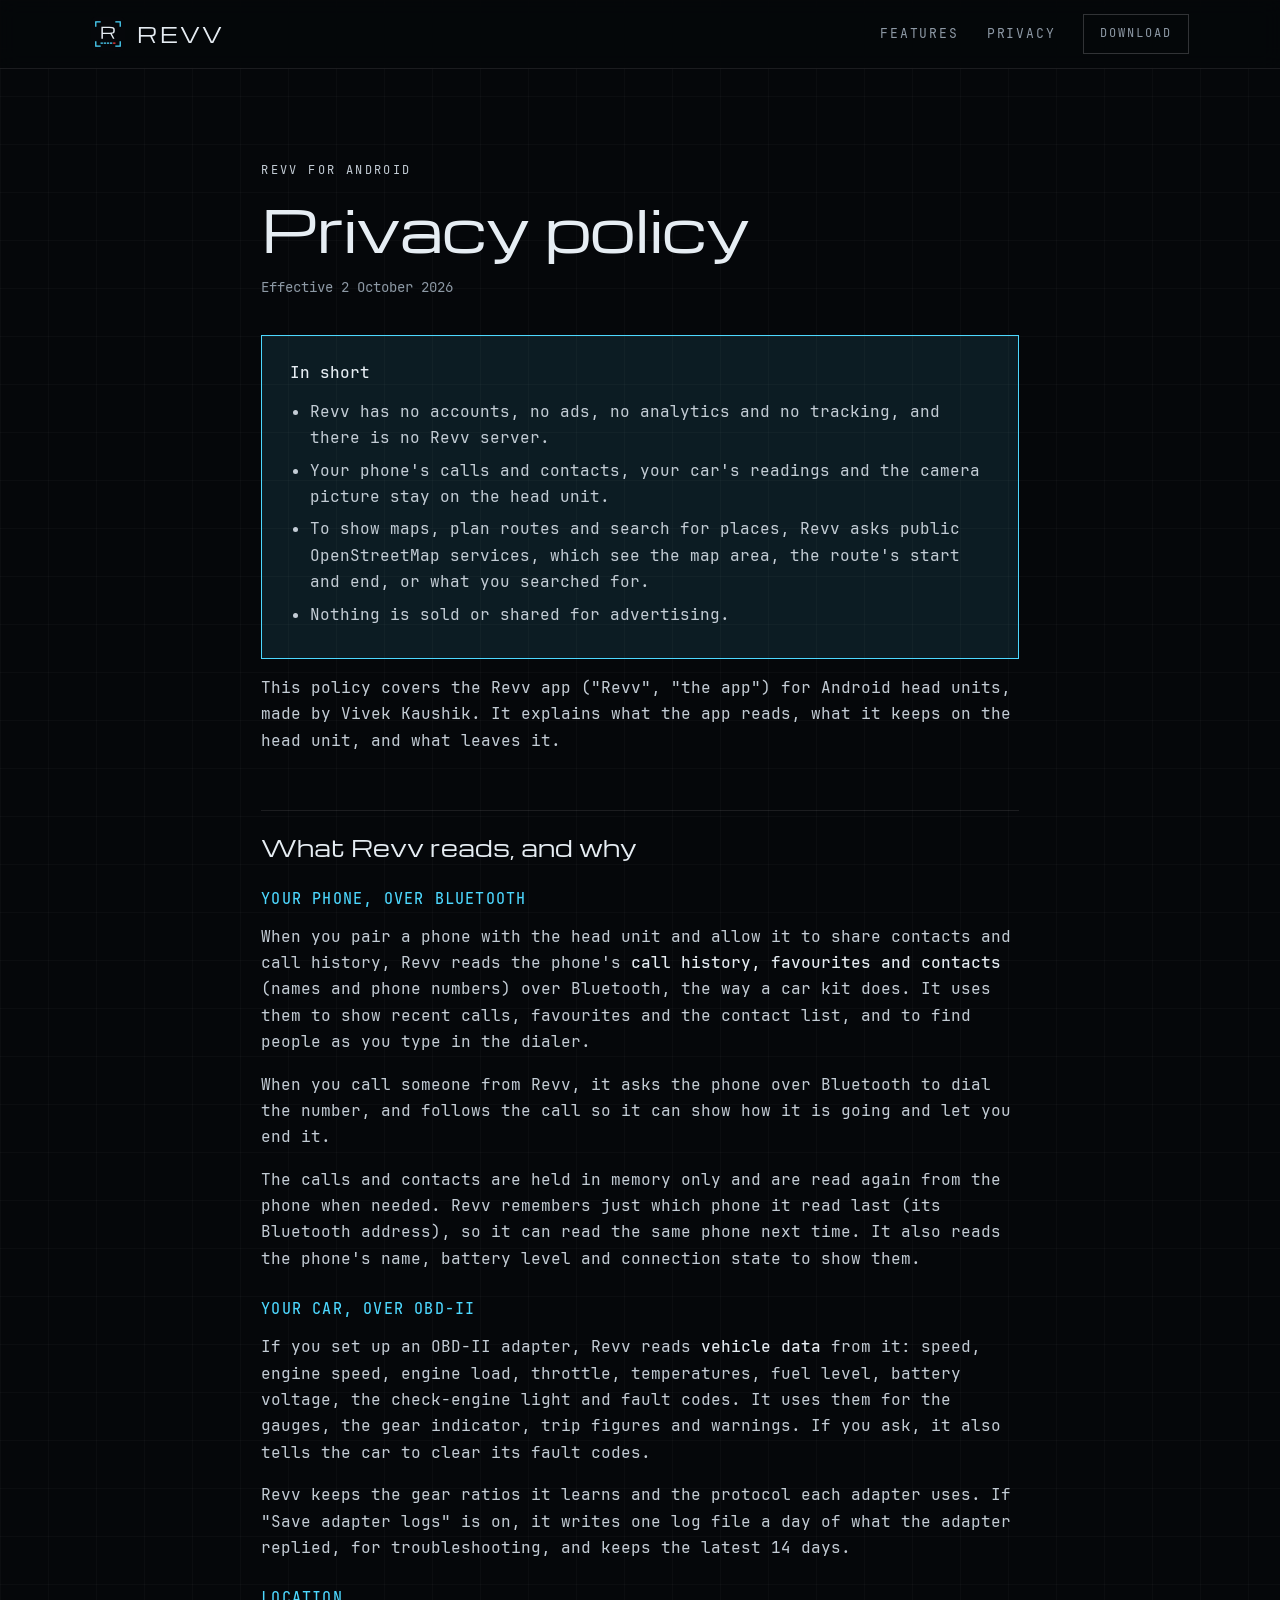
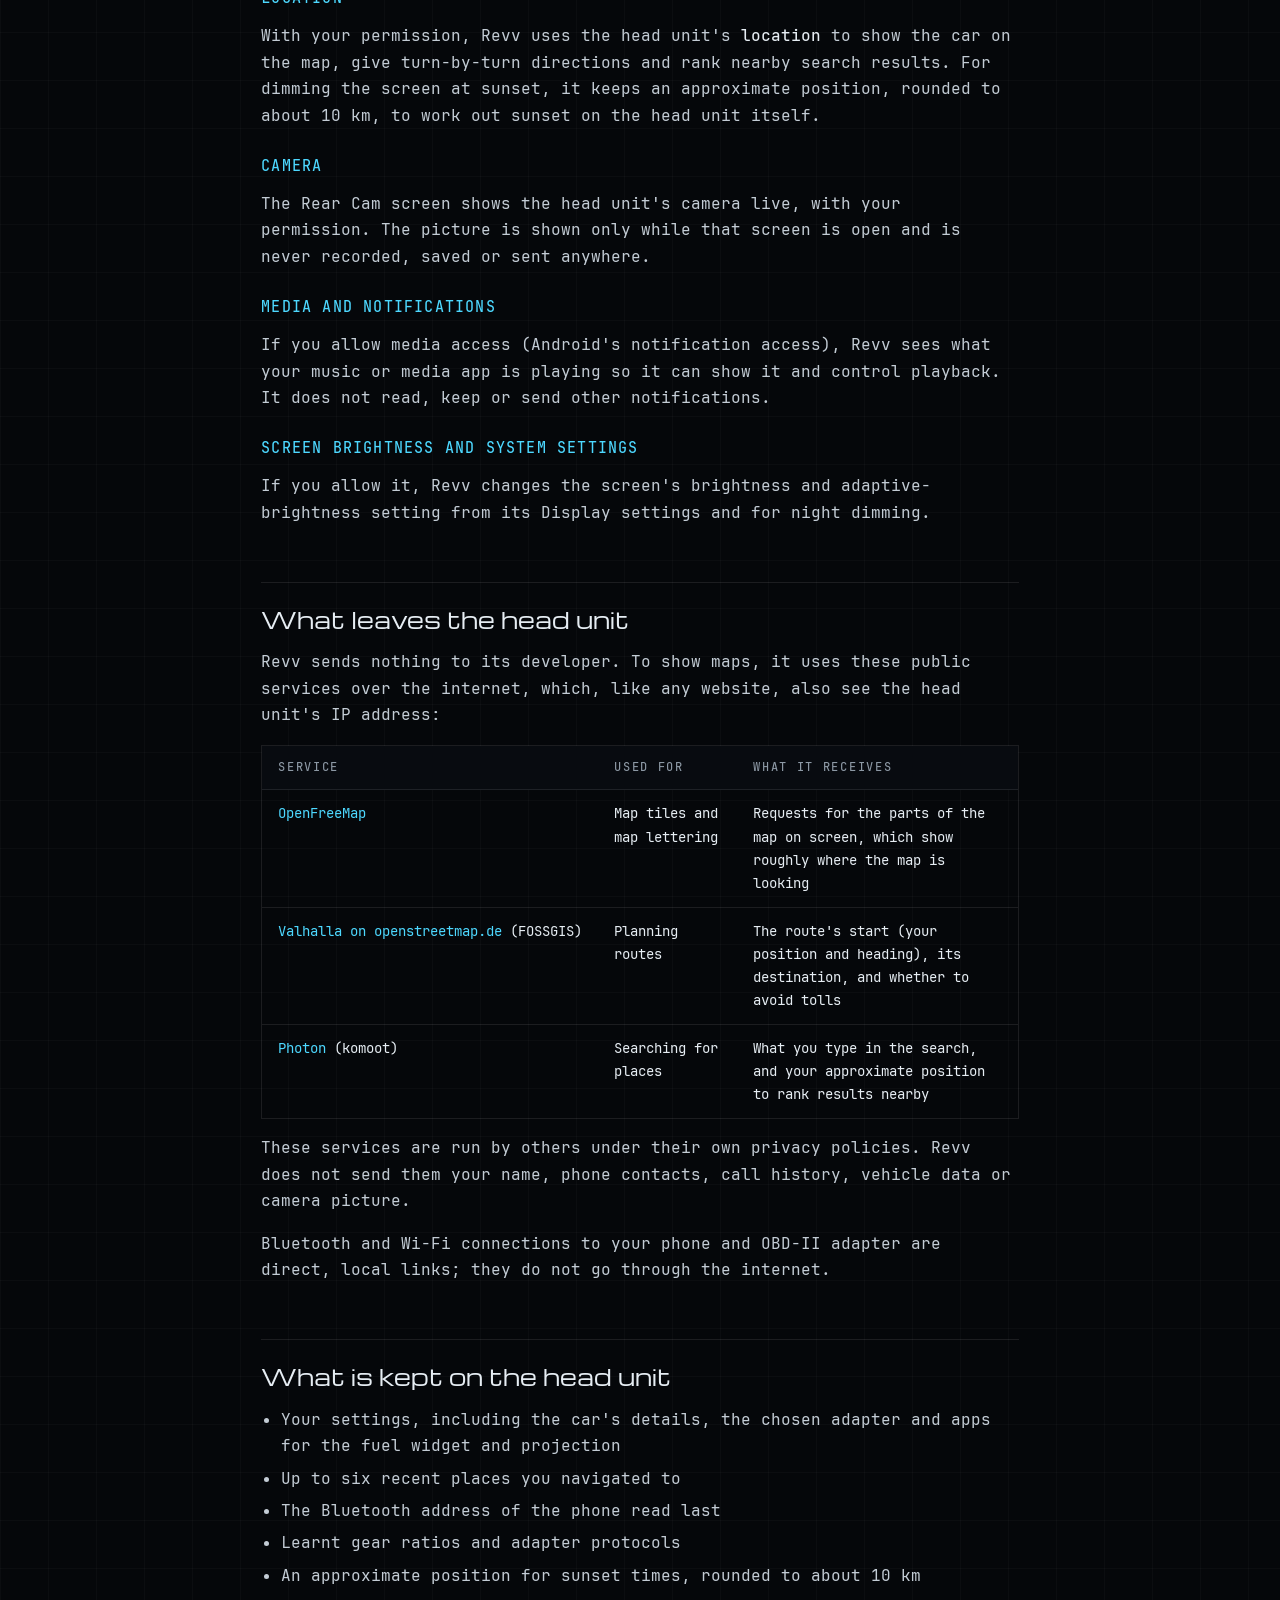
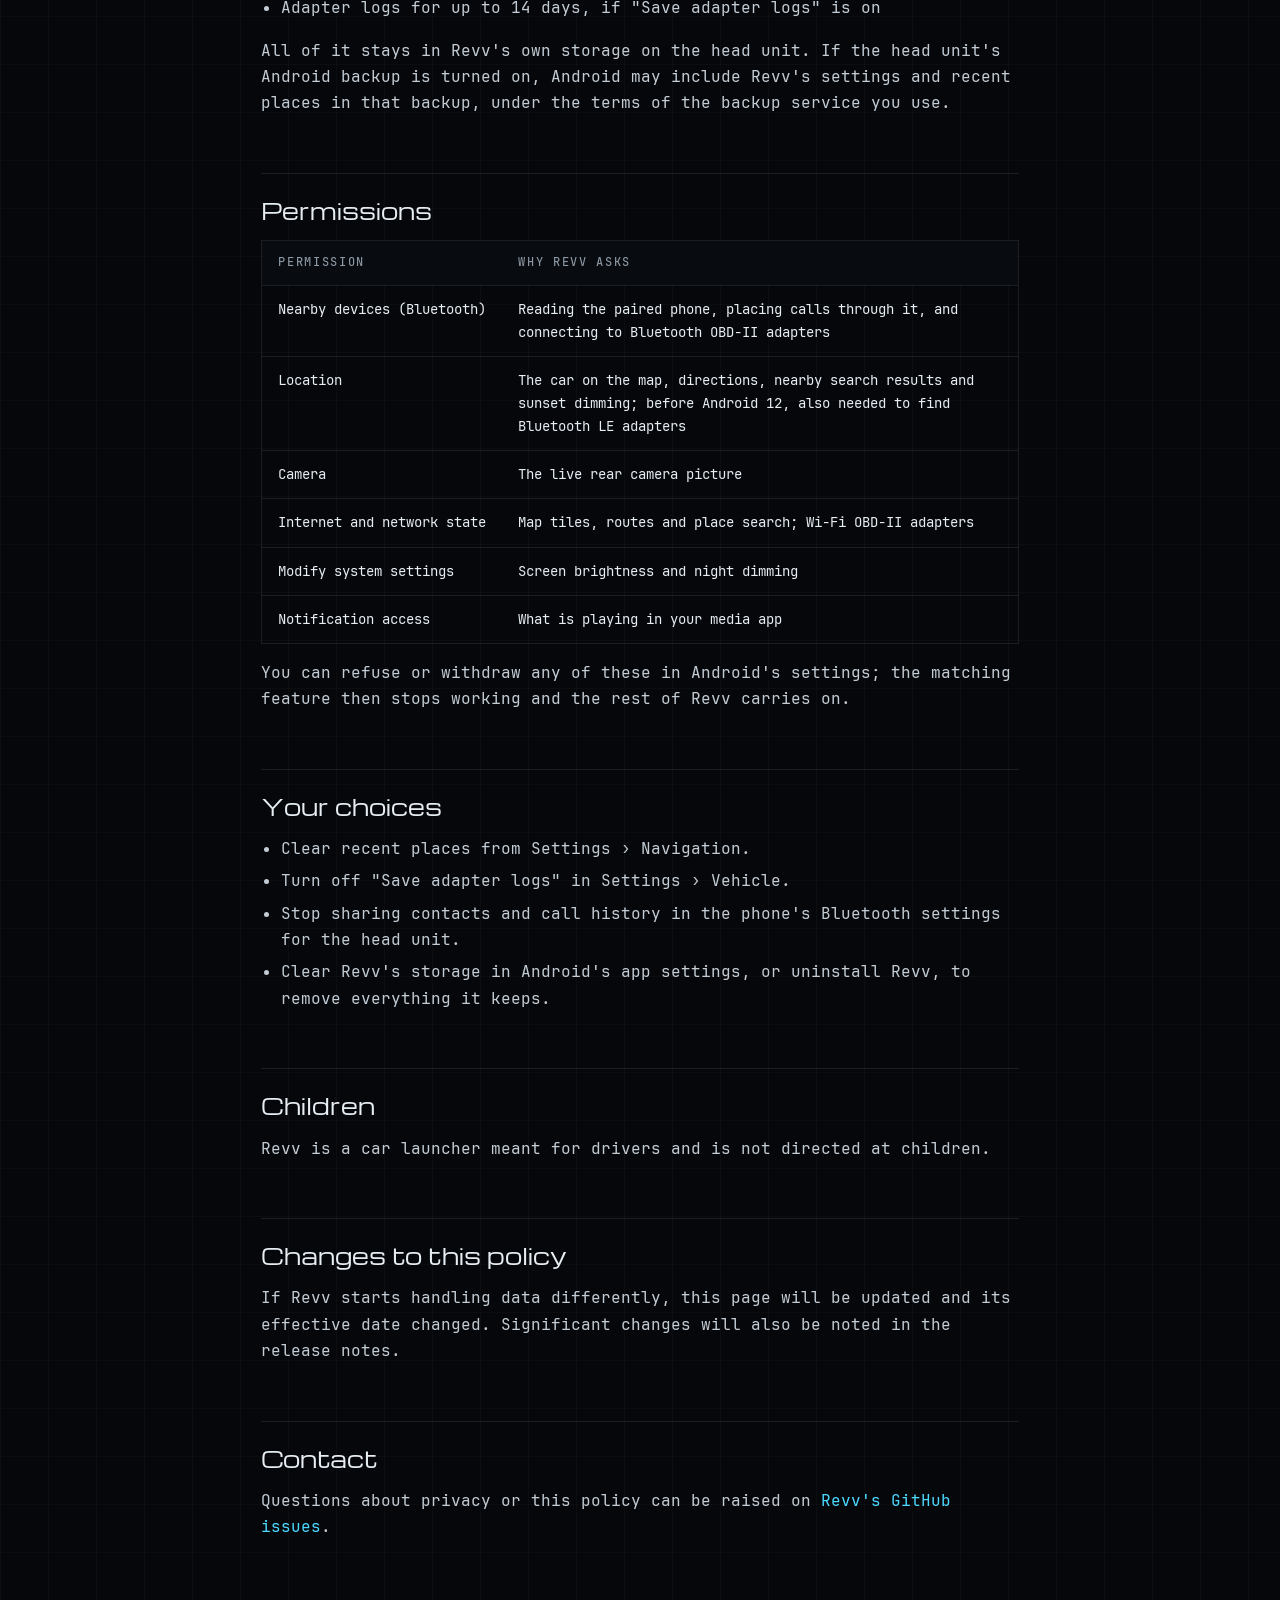
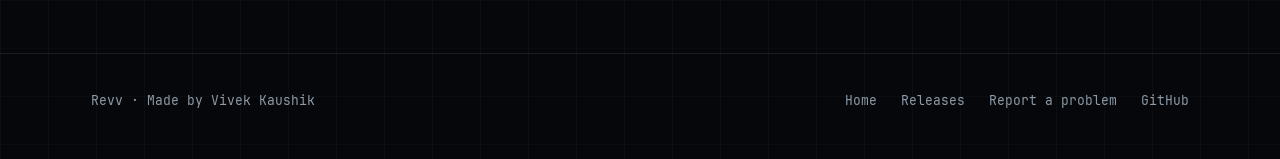
==== site/privacy.html @ 46c3a81d "Add fastlane releases on v* tags and a GitHub Pages site - fastlane lanes for tests, debug and relea" ====
<!doctype html>
<html lang="en">
<head>
  <meta charset="utf-8">
  <meta name="viewport" content="width=device-width, initial-scale=1">
  <title>Privacy policy · Revv</title>
  <meta name="description" content="What Revv, the car launcher for Android head units, reads, keeps on the head unit, and sends to the online map services it uses.">
  <meta name="theme-color" content="#05070a">
  <link rel="icon" href="assets/icon.svg" type="image/svg+xml">
  <link rel="stylesheet" href="assets/style.css">
</head>
<body>
  <header class="site-header">
    <div class="wrap">
      <a class="brand" href="./" aria-label="Revv home">
        <img src="assets/icon.svg" alt="">
        <span>REVV</span>
      </a>
      <nav class="site-nav" aria-label="Main">
        <a class="hide-small" href="./#features">Features</a>
        <a href="privacy.html" aria-current="page">Privacy</a>
        <a class="button small" href="https://github.com/iamvivekkaushik/Revv/releases/latest">Download</a>
      </nav>
    </div>
  </header>

  <main class="policy">
    <div class="wrap">
      <p class="caption">Revv for Android</p>
      <h1>Privacy policy</h1>
      <p class="effective">Effective 2 October 2026</p>

      <div class="summary">
        <strong>In short</strong>
        <ul>
          <li>Revv has no accounts, no ads, no analytics and no tracking, and there is no Revv server.</li>
          <li>Your phone's calls and contacts, your car's readings and the camera picture stay on the head unit.</li>
          <li>To show maps, plan routes and search for places, Revv asks public OpenStreetMap services, which see the map area, the route's start and end, or what you searched for.</li>
          <li>Nothing is sold or shared for advertising.</li>
        </ul>
      </div>

      <p>This policy covers the Revv app ("Revv", "the app") for Android head units, made by Vivek Kaushik. It explains what the app reads, what it keeps on the head unit, and what leaves it.</p>

      <h2>What Revv reads, and why</h2>

      <h3>Your phone, over Bluetooth</h3>
      <p>When you pair a phone with the head unit and allow it to share contacts and call history, Revv reads the phone's <strong>call history, favourites and contacts</strong> (names and phone numbers) over Bluetooth, the way a car kit does. It uses them to show recent calls, favourites and the contact list, and to find people as you type in the dialer.</p>
      <p>When you call someone from Revv, it asks the phone over Bluetooth to dial the number, and follows the call so it can show how it is going and let you end it.</p>
      <p>The calls and contacts are held in memory only and are read again from the phone when needed. Revv remembers just which phone it read last (its Bluetooth address), so it can read the same phone next time. It also reads the phone's name, battery level and connection state to show them.</p>

      <h3>Your car, over OBD-II</h3>
      <p>If you set up an OBD-II adapter, Revv reads <strong>vehicle data</strong> from it: speed, engine speed, engine load, throttle, temperatures, fuel level, battery voltage, the check-engine light and fault codes. It uses them for the gauges, the gear indicator, trip figures and warnings. If you ask, it also tells the car to clear its fault codes.</p>
      <p>Revv keeps the gear ratios it learns and the protocol each adapter uses. If "Save adapter logs" is on, it writes one log file a day of what the adapter replied, for troubleshooting, and keeps the latest 14 days.</p>

      <h3>Location</h3>
      <p>With your permission, Revv uses the head unit's <strong>location</strong> to show the car on the map, give turn-by-turn directions and rank nearby search results. For dimming the screen at sunset, it keeps an approximate position, rounded to about 10 km, to work out sunset on the head unit itself.</p>

      <h3>Camera</h3>
      <p>The Rear Cam screen shows the head unit's camera live, with your permission. The picture is shown only while that screen is open and is never recorded, saved or sent anywhere.</p>

      <h3>Media and notifications</h3>
      <p>If you allow media access (Android's notification access), Revv sees what your music or media app is playing so it can show it and control playback. It does not read, keep or send other notifications.</p>

      <h3>Screen brightness and system settings</h3>
      <p>If you allow it, Revv changes the screen's brightness and adaptive-brightness setting from its Display settings and for night dimming.</p>

      <h2>What leaves the head unit</h2>
      <p>Revv sends nothing to its developer. To show maps, it uses these public services over the internet, which, like any website, also see the head unit's IP address:</p>
      <div class="table-scroll">
        <table>
          <thead>
            <tr><th>Service</th><th>Used for</th><th>What it receives</th></tr>
          </thead>
          <tbody>
            <tr><td data-label="Service"><a href="https://openfreemap.org">OpenFreeMap</a></td><td data-label="Used for">Map tiles and map lettering</td><td data-label="What it receives">Requests for the parts of the map on screen, which show roughly where the map is looking</td></tr>
            <tr><td data-label="Service"><a href="https://valhalla1.openstreetmap.de">Valhalla on openstreetmap.de</a> (FOSSGIS)</td><td data-label="Used for">Planning routes</td><td data-label="What it receives">The route's start (your position and heading), its destination, and whether to avoid tolls</td></tr>
            <tr><td data-label="Service"><a href="https://photon.komoot.io">Photon</a> (komoot)</td><td data-label="Used for">Searching for places</td><td data-label="What it receives">What you type in the search, and your approximate position to rank results nearby</td></tr>
          </tbody>
        </table>
      </div>
      <p>These services are run by others under their own privacy policies. Revv does not send them your name, phone contacts, call history, vehicle data or camera picture.</p>
      <p>Bluetooth and Wi-Fi connections to your phone and OBD-II adapter are direct, local links; they do not go through the internet.</p>

      <h2>What is kept on the head unit</h2>
      <ul>
        <li>Your settings, including the car's details, the chosen adapter and apps for the fuel widget and projection</li>
        <li>Up to six recent places you navigated to</li>
        <li>The Bluetooth address of the phone read last</li>
        <li>Learnt gear ratios and adapter protocols</li>
        <li>An approximate position for sunset times, rounded to about 10 km</li>
        <li>Adapter logs for up to 14 days, if "Save adapter logs" is on</li>
      </ul>
      <p>All of it stays in Revv's own storage on the head unit. If the head unit's Android backup is turned on, Android may include Revv's settings and recent places in that backup, under the terms of the backup service you use.</p>

      <h2>Permissions</h2>
      <div class="table-scroll">
        <table>
          <thead><tr><th>Permission</th><th>Why Revv asks</th></tr></thead>
          <tbody>
            <tr><td data-label="Permission">Nearby devices (Bluetooth)</td><td data-label="Why Revv asks">Reading the paired phone, placing calls through it, and connecting to Bluetooth OBD-II adapters</td></tr>
            <tr><td data-label="Permission">Location</td><td data-label="Why Revv asks">The car on the map, directions, nearby search results and sunset dimming; before Android 12, also needed to find Bluetooth LE adapters</td></tr>
            <tr><td data-label="Permission">Camera</td><td data-label="Why Revv asks">The live rear camera picture</td></tr>
            <tr><td data-label="Permission">Internet and network state</td><td data-label="Why Revv asks">Map tiles, routes and place search; Wi-Fi OBD-II adapters</td></tr>
            <tr><td data-label="Permission">Modify system settings</td><td data-label="Why Revv asks">Screen brightness and night dimming</td></tr>
            <tr><td data-label="Permission">Notification access</td><td data-label="Why Revv asks">What is playing in your media app</td></tr>
          </tbody>
        </table>
      </div>
      <p>You can refuse or withdraw any of these in Android's settings; the matching feature then stops working and the rest of Revv carries on.</p>

      <h2>Your choices</h2>
      <ul>
        <li>Clear recent places from Settings › Navigation.</li>
        <li>Turn off "Save adapter logs" in Settings › Vehicle.</li>
        <li>Stop sharing contacts and call history in the phone's Bluetooth settings for the head unit.</li>
        <li>Clear Revv's storage in Android's app settings, or uninstall Revv, to remove everything it keeps.</li>
      </ul>

      <h2>Children</h2>
      <p>Revv is a car launcher meant for drivers and is not directed at children.</p>

      <h2>Changes to this policy</h2>
      <p>If Revv starts handling data differently, this page will be updated and its effective date changed. Significant changes will also be noted in the release notes.</p>

      <h2>Contact</h2>
      <p>Questions about privacy or this policy can be raised on <a href="https://github.com/iamvivekkaushik/Revv/issues">Revv's GitHub issues</a>.</p>
    </div>
  </main>

  <footer class="site-footer">
    <div class="wrap">
      <span>Revv · Made by Vivek Kaushik</span>
      <nav aria-label="Footer">
        <a href="./">Home</a>
        <a href="https://github.com/iamvivekkaushik/Revv/releases">Releases</a>
        <a href="https://github.com/iamvivekkaushik/Revv/issues">Report a problem</a>
        <a href="https://github.com/iamvivekkaushik/Revv">GitHub</a>
      </nav>
    </div>
  </footer>
</body>
</html>
---- site/assets/style.css ----
/* Revv's site: the HMI's own palette and fonts (Hmi.kt), on the same blueprint grid. */

@font-face {
  font-family: "Michroma";
  src: url("fonts/michroma_regular.ttf") format("truetype");
  font-display: swap;
}
@font-face {
  font-family: "JetBrains Mono";
  src: url("fonts/jetbrains_mono_regular.ttf") format("truetype");
  font-weight: 400;
  font-display: swap;
}
@font-face {
  font-family: "JetBrains Mono";
  src: url("fonts/jetbrains_mono_medium.ttf") format("truetype");
  font-weight: 500 700;
  font-display: swap;
}

:root {
  color-scheme: dark;
  --bg: #05070a;
  --panel: #080b10;
  --map: #03050a;
  --text: #e6edf3;
  --muted: #8d99a5;
  --faint: #3e4852;
  --line: rgba(255, 255, 255, 0.09);
  --line-strong: rgba(255, 255, 255, 0.18);
  --cyan: #4dd8ff;
  --cyan-wash: rgba(77, 216, 255, 0.1);
  --red: #ff3b3b;
  --amber: #ffb000;
  --display: "Michroma", "Eurostile", system-ui, sans-serif;
  --mono: "JetBrains Mono", ui-monospace, "SFMono-Regular", Menlo, monospace;
  --gutter: clamp(16px, 4vw, 56px);
  --max: 1200px;
}

* { box-sizing: border-box; }

html { scroll-behavior: smooth; }

body {
  margin: 0;
  background-color: var(--bg);
  background-image:
    linear-gradient(rgba(255, 255, 255, 0.025) 1px, transparent 1px),
    linear-gradient(90deg, rgba(255, 255, 255, 0.025) 1px, transparent 1px);
  background-size: 48px 48px;
  color: var(--text);
  font-family: var(--mono);
  font-size: 16px;
  line-height: 1.65;
  -webkit-font-smoothing: antialiased;
  overflow-x: hidden;
}

a { color: var(--cyan); text-decoration: none; }
a:hover { text-decoration: underline; text-underline-offset: 3px; }
a:focus-visible, .button:focus-visible { outline: 2px solid var(--cyan); outline-offset: 3px; }

.wrap { max-width: var(--max); margin: 0 auto; padding: 0 var(--gutter); }

.caption {
  font-size: 12px;
  letter-spacing: 0.2em;
  text-transform: uppercase;
  color: var(--muted);
}

h1, h2, h3 { font-family: var(--display); font-weight: 400; line-height: 1.2; margin: 0; }
h1 { font-size: clamp(30px, 5.2vw, 58px); letter-spacing: -0.01em; }
h2 { font-size: clamp(22px, 3vw, 32px); }
h3 { font-size: 16px; letter-spacing: 0.04em; }

/* Header */

.site-header {
  position: sticky;
  top: 0;
  z-index: 10;
  background: rgba(5, 7, 10, 0.86);
  backdrop-filter: blur(10px);
  border-bottom: 1px solid var(--line);
}
.site-header .wrap { display: flex; align-items: center; justify-content: space-between; gap: 16px; height: 68px; }
.brand { display: flex; align-items: center; gap: 12px; color: var(--text); }
.brand:hover { text-decoration: none; }
.brand img { width: 34px; height: 34px; }
.brand span { font-family: var(--display); font-size: 20px; letter-spacing: 0.12em; }
.site-nav { display: flex; align-items: center; gap: clamp(12px, 2.4vw, 28px); font-size: 13px; letter-spacing: 0.14em; text-transform: uppercase; }
.site-nav a { color: var(--muted); }
.site-nav a:hover { color: var(--text); text-decoration: none; }
@media (max-width: 640px) { .site-nav .hide-small { display: none; } }
/* On a phone the hero's own download button is right below, so the header keeps just the links. */
@media (max-width: 420px) {
  .site-nav .button { display: none; }
  .brand span { font-size: 17px; }
}

/* Buttons */

.button {
  display: inline-flex;
  align-items: center;
  justify-content: center;
  gap: 10px;
  min-height: 52px;
  padding: 0 26px;
  border: 1px solid var(--line-strong);
  color: var(--text);
  font-family: var(--mono);
  font-size: 14px;
  letter-spacing: 0.16em;
  text-transform: uppercase;
  white-space: nowrap;
}
.button:hover { text-decoration: none; border-color: var(--text); }
.button.solid { background: var(--cyan); border-color: var(--cyan); color: var(--bg); font-weight: 700; }
.button.solid:hover { background: #9ae9ff; border-color: #9ae9ff; }
.button.small { min-height: 40px; padding: 0 16px; font-size: 12px; }
.button svg { width: 18px; height: 18px; }

/* Hero */

.hero { padding: clamp(48px, 9vw, 110px) 0 clamp(40px, 6vw, 72px); }
.hero .lede { max-width: 640px; margin: 24px 0 0; color: var(--muted); font-size: clamp(16px, 1.6vw, 18px); }
.hero .actions { display: flex; flex-wrap: wrap; gap: 12px; margin-top: 36px; }
.hero .meta { margin-top: 18px; font-size: 13px; color: var(--muted); }

/* The HMI, drawn in HTML: a scaled-down home screen with demo figures. */

.hmi {
  container-type: inline-size;
  position: relative;
  margin: clamp(40px, 6vw, 72px) 0 0;
  aspect-ratio: 16 / 9;
  border: 1px solid var(--line-strong);
  background: var(--bg);
  box-shadow: 0 40px 120px rgba(77, 216, 255, 0.07);
  overflow: hidden;
}
.hmi * { line-height: 1.1; }
.hmi-grid { display: grid; grid-template-columns: 60fr 40fr; height: 100%; }
/* The bottom padding keeps the cards clear of the dock, as on the head unit. */
.hmi-left { display: flex; flex-direction: column; gap: 1.5cqi; padding: 2.4cqi 2.2cqi 7.2cqi 3cqi; min-width: 0; }
.hmi-status { display: flex; justify-content: space-between; align-items: center; font-size: 1.15cqi; color: var(--muted); letter-spacing: 0.08em; }
.hmi-status b { color: var(--text); font-weight: 500; font-size: 1.5cqi; margin-right: 1.2cqi; letter-spacing: 0; }
.hmi-status .on { color: var(--cyan); }
.hmi-status .dot { display: inline-block; width: 0.6cqi; height: 0.6cqi; border-radius: 50%; background: var(--cyan); margin-left: 0.5cqi; vertical-align: middle; }
.hmi-status .gap { margin-left: 1.4cqi; }

.hmi-cluster { position: relative; flex: 1; display: grid; grid-template-columns: minmax(0, 1fr) 22cqi; border: 1px solid var(--line); min-height: 0; }
.hmi-cluster::before, .hmi-cluster::after { content: ""; position: absolute; width: 1.4cqi; height: 1.4cqi; border-color: var(--cyan); border-style: solid; }
.hmi-cluster::before { top: -0.5cqi; left: -0.5cqi; border-width: 2px 0 0 2px; }
.hmi-cluster::after { bottom: -0.5cqi; right: -0.5cqi; border-width: 0 2px 2px 0; }
.hmi-speed { min-width: 0; display: flex; flex-direction: column; justify-content: space-between; padding: 1.8cqi 2cqi 1.8cqi 2.2cqi; border-right: 1px solid var(--line); }
.hmi-row { display: flex; justify-content: space-between; font-size: 0.95cqi; letter-spacing: 0.18em; color: var(--muted); }
.hmi-row .red { color: var(--red); }
.hmi-readout { display: flex; align-items: flex-end; gap: 1.1cqi; min-width: 0; }
.hmi-readout .big { font-family: var(--display); font-size: 7.4cqi; letter-spacing: -0.03em; }
.hmi-readout .side { padding-bottom: 0.6cqi; font-size: 1.45cqi; font-weight: 500; line-height: 1.5; white-space: nowrap; }
.hmi-readout .side span { font-size: 1cqi; color: var(--muted); font-weight: 400; }
/* Ticks every 5 km/h with a taller one every 50, over the bar filled to the speed. */
.hmi-scale {
  height: 2cqi;
  background:
    linear-gradient(90deg, rgba(230, 237, 243, 0.8) 1px, transparent 1px) 0 0 / 25% 100% repeat-x,
    linear-gradient(90deg, rgba(255, 255, 255, 0.25) 1px, transparent 1px) 0 100% / 2.5% 50% repeat-x;
  border-right: 1px solid rgba(230, 237, 243, 0.8);
}
.hmi-scale-bar { height: 0.35cqi; width: 53.5%; background: var(--cyan); }
.hmi-scale-labels { display: flex; justify-content: space-between; margin-top: 0.6cqi; font-size: 0.85cqi; color: var(--muted); }
.hmi-side { display: grid; grid-template-rows: 1fr auto; }
.hmi-rpm { padding: 1.8cqi 1.8cqi 1.2cqi; border-bottom: 1px solid var(--line); display: flex; flex-direction: column; justify-content: space-between; }
.hmi-rpm .big { font-family: var(--display); font-size: 4cqi; }
.hmi-segments { display: grid; grid-template-columns: repeat(16, 1fr); gap: 0.25cqi; height: 1.3cqi; }
.hmi-segments i { background: rgba(255, 255, 255, 0.08); }
.hmi-segments i.lit { background: var(--cyan); }
.hmi-segments i.redline { background: rgba(255, 59, 59, 0.35); }
.hmi-gears { padding: 1.2cqi 1.8cqi 1.6cqi; }
.hmi-gears .strip { display: grid; grid-template-columns: repeat(7, 1fr); gap: 0.35cqi; margin-top: 0.9cqi; }
.hmi-gears .strip span { display: grid; place-items: center; height: 2.9cqi; border: 1px solid var(--line); font-family: var(--display); font-size: 1.3cqi; color: var(--muted); }
.hmi-gears .strip span.on { background: var(--cyan); border-color: var(--cyan); color: var(--bg); }

.hmi-cards { display: grid; grid-template-columns: 1fr 1.35fr; gap: 1.5cqi; height: 12cqi; }
.hmi-card { border: 1px solid var(--line); padding: 1.4cqi 1.6cqi; display: flex; flex-direction: column; justify-content: space-between; min-width: 0; }
.hmi-card .big { font-family: var(--display); font-size: 3cqi; }
.hmi-card .big span { font-family: var(--mono); font-size: 1cqi; color: var(--muted); margin-left: 0.5cqi; }
.hmi-bars { display: grid; grid-template-columns: repeat(10, 1fr); gap: 0.25cqi; height: 0.9cqi; }
.hmi-bars i { background: rgba(255, 255, 255, 0.09); }
.hmi-bars i.lit { background: var(--cyan); }
.hmi-card .title { font-size: 1.6cqi; font-weight: 500; white-space: nowrap; overflow: hidden; text-overflow: ellipsis; }
.hmi-card .sub { font-size: 0.95cqi; letter-spacing: 0.14em; color: var(--muted); margin-top: 0.5cqi; }
.hmi-progress { height: 0.25cqi; background: var(--line); }
.hmi-progress i { display: block; height: 100%; width: 38%; background: var(--cyan); }

.hmi-map { position: relative; background: var(--map); border-left: 1px solid var(--line); overflow: hidden; }
.hmi-map svg { position: absolute; inset: 0; width: 100%; height: 100%; }
.hmi-where { position: absolute; top: 2.4cqi; left: 2.2cqi; right: 2.2cqi; display: flex; gap: 1.4cqi; align-items: center; }
.hmi-where .box { width: 5cqi; height: 5cqi; border: 1px solid var(--cyan); display: grid; place-items: center; flex: none; }
.hmi-where .box svg { position: static; width: 2.2cqi; height: 2.2cqi; }
.hmi-where .q { font-family: var(--display); font-size: 2cqi; margin-top: 0.4cqi; }
.hmi-where .caption { font-size: 0.9cqi; }
.hmi-where .hint { font-size: 1cqi; color: var(--muted); margin-top: 0.4cqi; }

.hmi-dock { position: absolute; left: 50%; bottom: 1.4cqi; transform: translateX(-50%); display: flex; border: 1px solid var(--line-strong); background: rgba(5, 7, 10, 0.92); }
.hmi-dock span { display: flex; flex-direction: column; align-items: center; gap: 0.4cqi; width: 6.6cqi; padding: 0.8cqi 0; font-size: 0.75cqi; letter-spacing: 0.14em; color: var(--muted); border-right: 1px solid var(--line); }
.hmi-dock span:last-child { border-right: 0; }
.hmi-dock span.on { color: var(--cyan); background: rgba(77, 216, 255, 0.1); }
.hmi-dock svg { width: 1.5cqi; height: 1.5cqi; }

.hmi-note { margin-top: 12px; font-size: 12px; color: var(--muted); letter-spacing: 0.06em; }

/* Sections */

section { padding: clamp(56px, 8vw, 100px) 0; border-top: 1px solid var(--line); }
.section-head { max-width: 700px; margin-bottom: clamp(32px, 4vw, 48px); }
.section-head p { color: var(--muted); margin: 16px 0 0; }

.features { display: grid; grid-template-columns: repeat(auto-fill, minmax(min(100%, 330px), 1fr)); gap: 1px; background: var(--line); border: 1px solid var(--line); }
.feature { background: var(--bg); padding: 30px 28px 32px; }
.feature .icon { width: 48px; height: 48px; border: 1px solid var(--cyan); display: grid; place-items: center; margin-bottom: 22px; }
.feature .icon svg { width: 24px; height: 24px; stroke: var(--cyan); fill: none; stroke-width: 1.6; stroke-linecap: round; stroke-linejoin: round; }
.feature p { color: var(--muted); margin: 12px 0 0; font-size: 15px; }
.feature ul { margin: 14px 0 0; padding: 0; list-style: none; font-size: 14px; color: var(--muted); }
.feature li { padding: 6px 0 6px 18px; position: relative; border-top: 1px solid var(--line); }
.feature li::before { content: ""; position: absolute; left: 0; top: 15px; width: 6px; height: 6px; background: var(--cyan); }

.facts { display: grid; grid-template-columns: repeat(auto-fit, minmax(min(100%, 240px), 1fr)); gap: 16px; }
.fact { border: 1px solid var(--line); padding: 24px; }
.fact .value { font-family: var(--display); font-size: 22px; margin-top: 10px; }
.fact p { margin: 8px 0 0; color: var(--muted); font-size: 14px; }

.cta { text-align: left; }
.cta .panel { border: 1px solid var(--cyan); background: var(--cyan-wash); padding: clamp(28px, 5vw, 56px); display: flex; flex-wrap: wrap; align-items: center; justify-content: space-between; gap: 24px; }
.cta p { margin: 12px 0 0; color: var(--muted); max-width: 560px; }

/* Footer */

.site-footer { border-top: 1px solid var(--line); padding: 36px 0 48px; font-size: 13px; color: var(--muted); }
.site-footer .wrap { display: flex; flex-wrap: wrap; justify-content: space-between; gap: 16px 32px; }
.site-footer nav { display: flex; flex-wrap: wrap; gap: 12px 24px; }
.site-footer a { color: var(--muted); }
.site-footer a:hover { color: var(--text); }

/* Privacy policy */

.policy { padding: clamp(40px, 7vw, 80px) 0 clamp(56px, 8vw, 96px); }
.policy .wrap { max-width: 860px; }
.policy .effective { margin-top: 14px; color: var(--muted); font-size: 14px; }
.policy .summary { margin: 36px 0 8px; border: 1px solid var(--cyan); background: var(--cyan-wash); padding: 24px 28px; }
.policy .summary ul { margin: 12px 0 0; padding-left: 20px; }
.policy .summary li { margin: 6px 0; }
.policy h2 { font-size: clamp(18px, 2.2vw, 22px); margin: 56px 0 16px; padding-top: 24px; border-top: 1px solid var(--line); }
.policy h3 { margin: 28px 0 8px; color: var(--cyan); font-family: var(--mono); font-weight: 500; font-size: 15px; letter-spacing: 0.08em; text-transform: uppercase; }
.policy p, .policy li { color: #c3ccd5; }
.policy ul { padding-left: 20px; }
.policy li { margin: 6px 0; }
.policy strong { color: var(--text); font-weight: 500; }

.table-scroll { overflow-x: auto; margin: 16px 0; border: 1px solid var(--line); }
table { width: 100%; border-collapse: collapse; font-size: 14px; min-width: 560px; }
th, td { text-align: left; vertical-align: top; padding: 12px 16px; border-bottom: 1px solid var(--line); }
th { font-weight: 500; font-size: 12px; letter-spacing: 0.14em; text-transform: uppercase; color: var(--muted); background: var(--panel); }
tr:last-child td { border-bottom: 0; }
td:first-child { color: var(--text); white-space: nowrap; }

/* On a phone each table row becomes a small card, its column names as labels. */
@media (max-width: 640px) {
  table { min-width: 0; }
  thead { display: none; }
  table, tbody, tr, td { display: block; }
  tr { padding: 14px 16px; border-bottom: 1px solid var(--line); }
  tr:last-child { border-bottom: 0; }
  td { padding: 4px 0; border: 0; }
  td:first-child { white-space: normal; font-weight: 500; padding-bottom: 6px; }
  td + td::before { content: attr(data-label); display: block; font-size: 11px; letter-spacing: 0.14em; text-transform: uppercase; color: var(--muted); }
}

@media (prefers-reduced-motion: reduce) { html { scroll-behavior: auto; } }
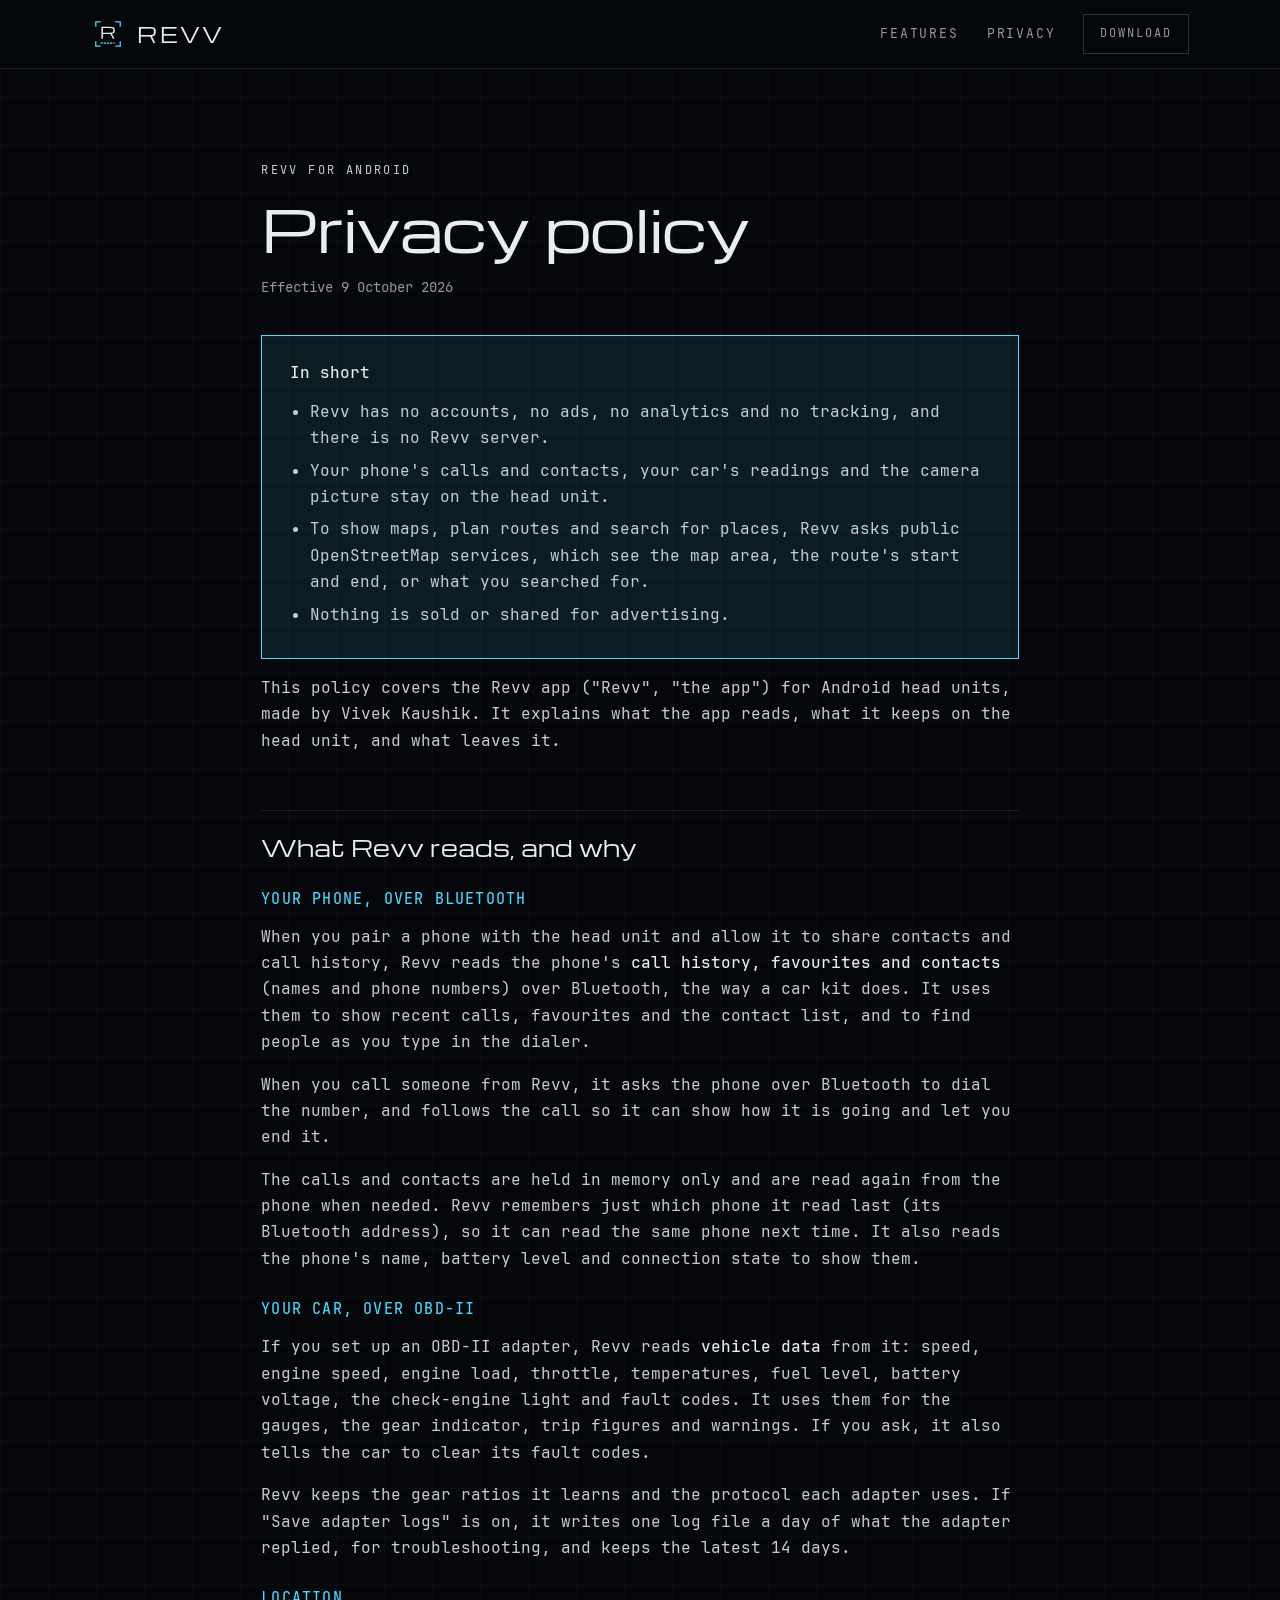
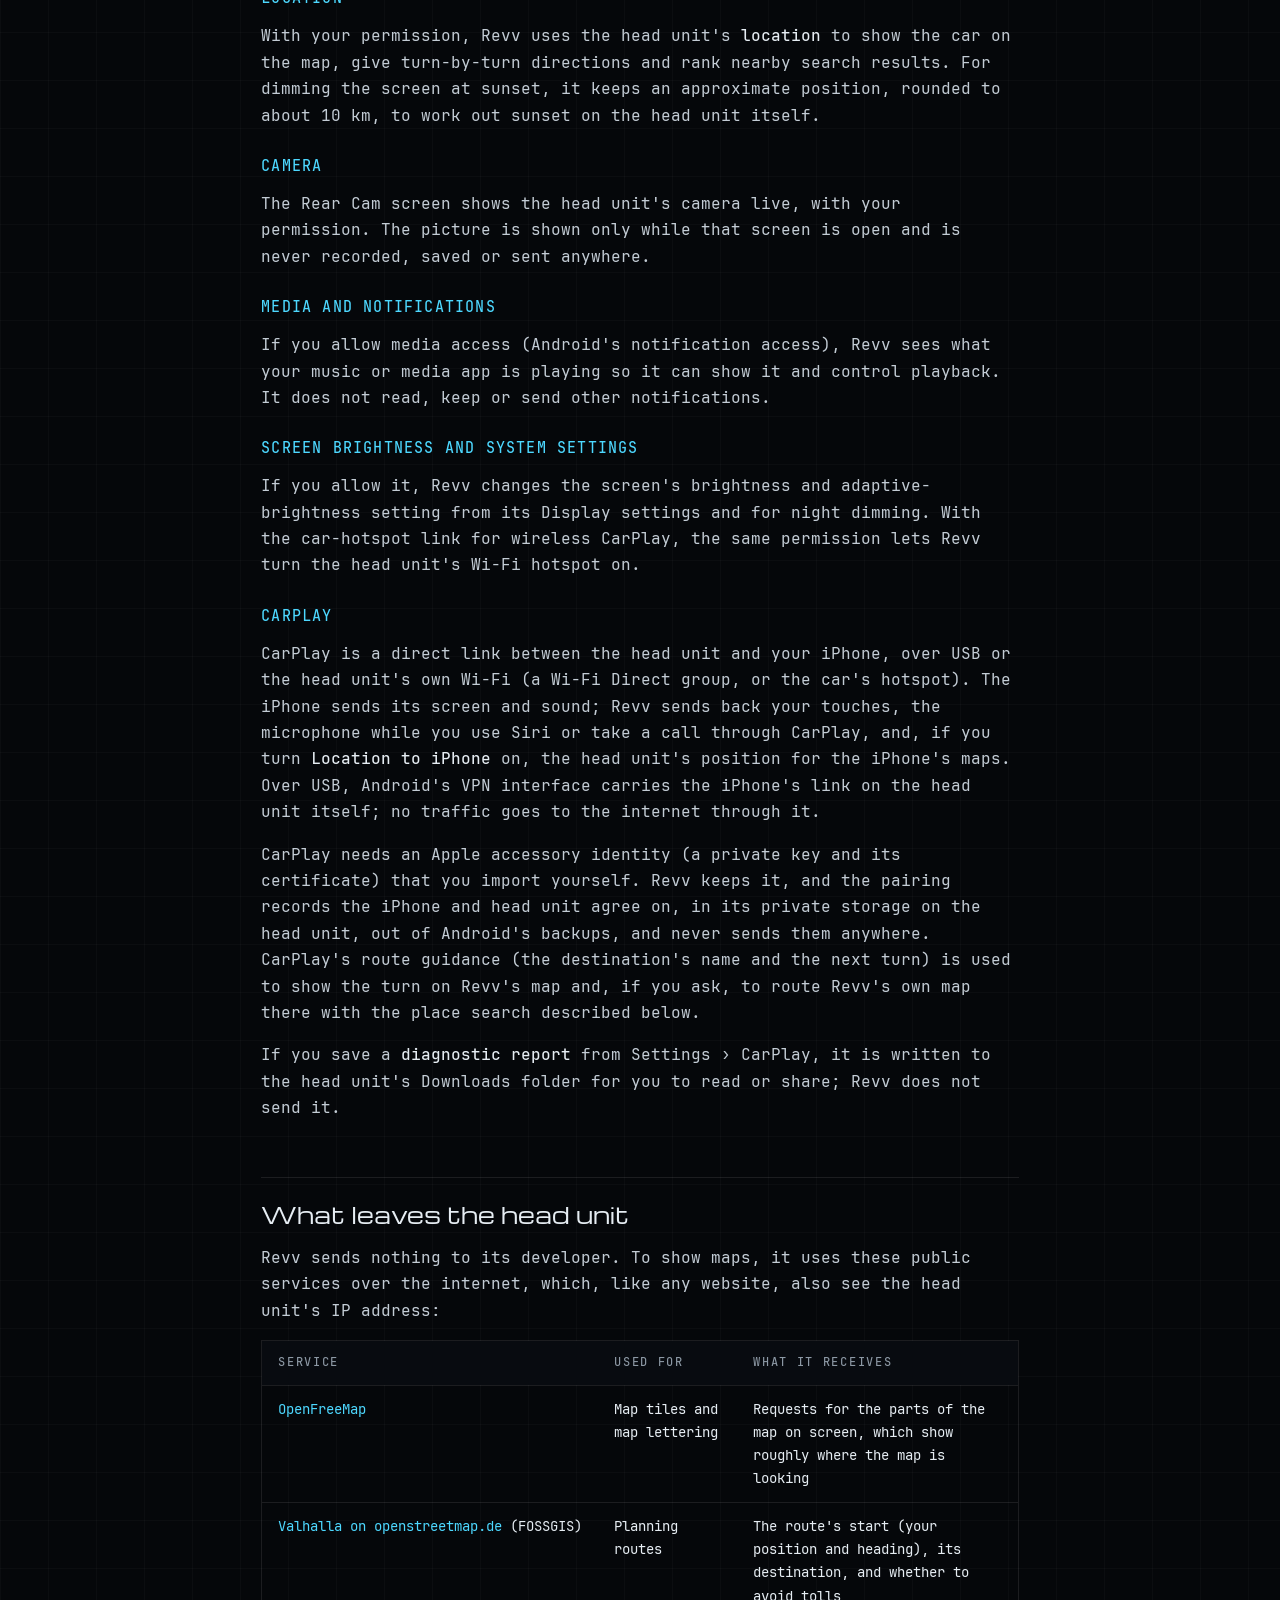
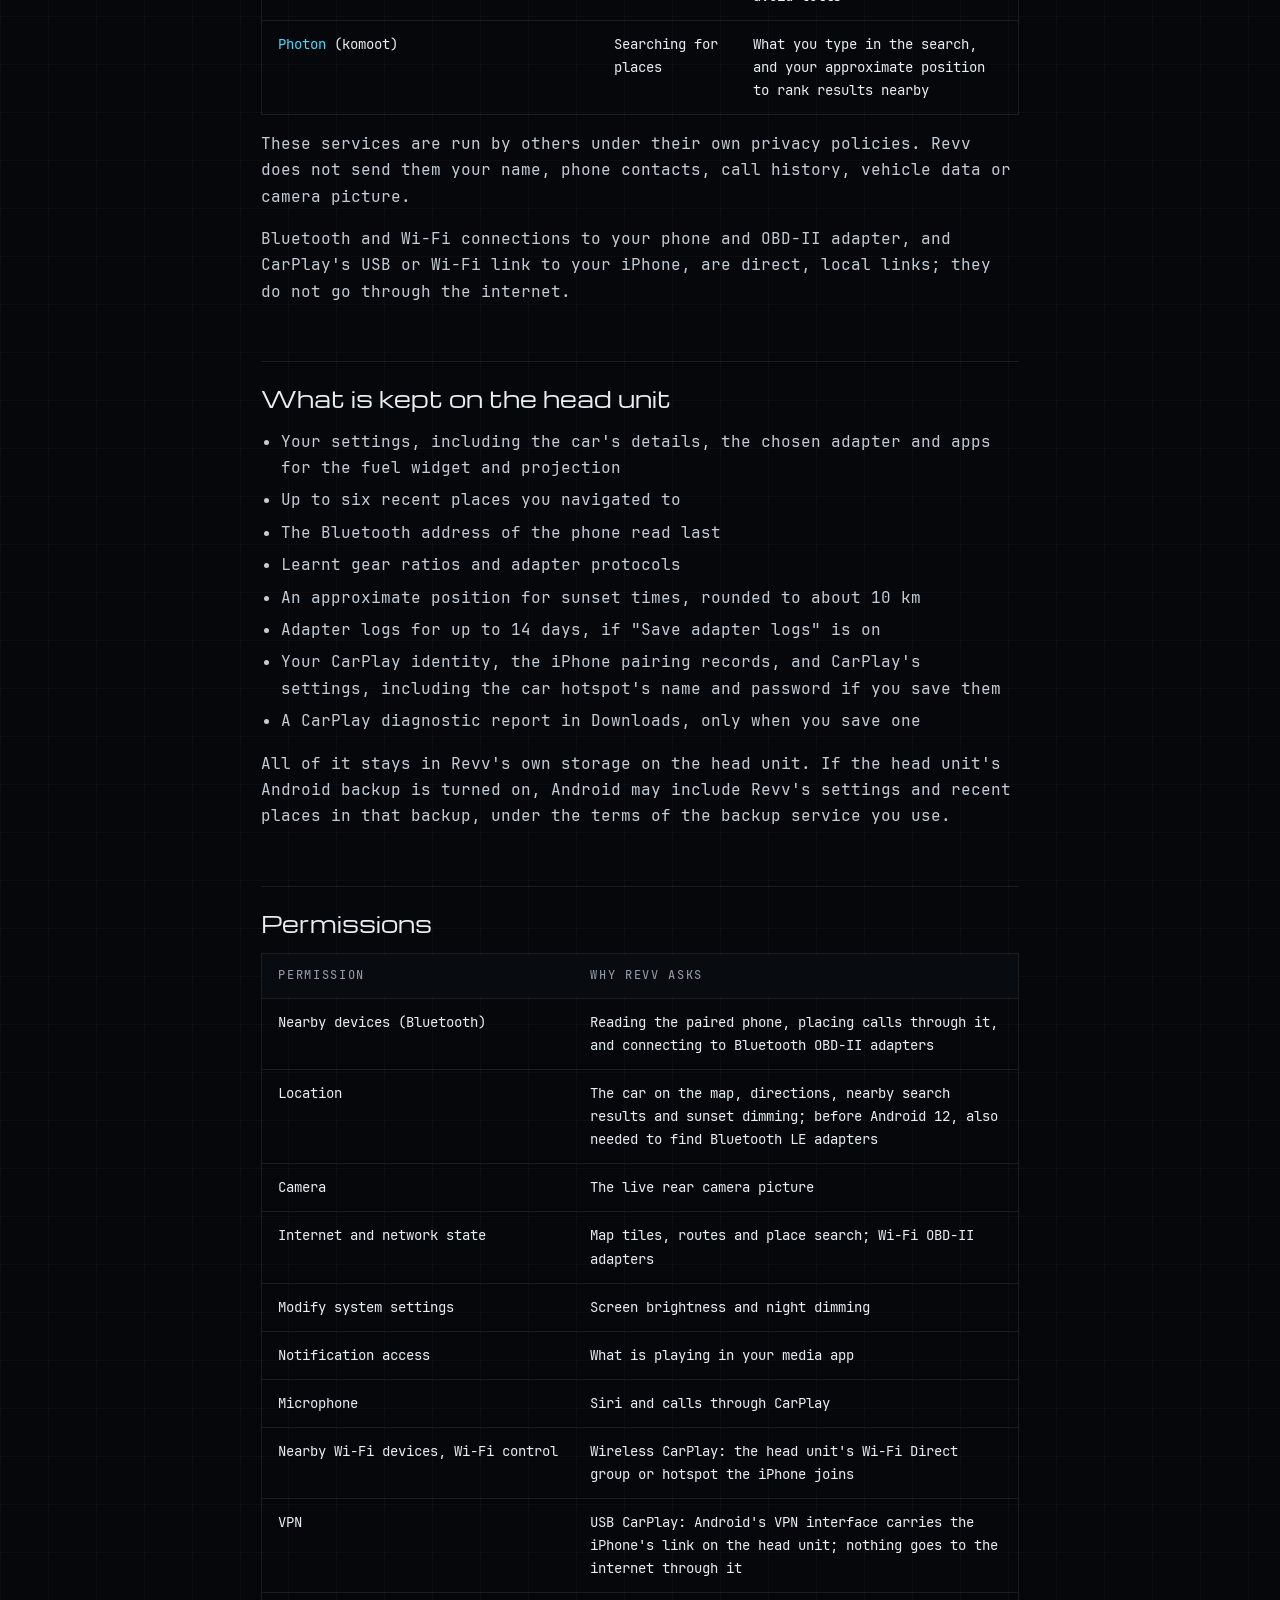
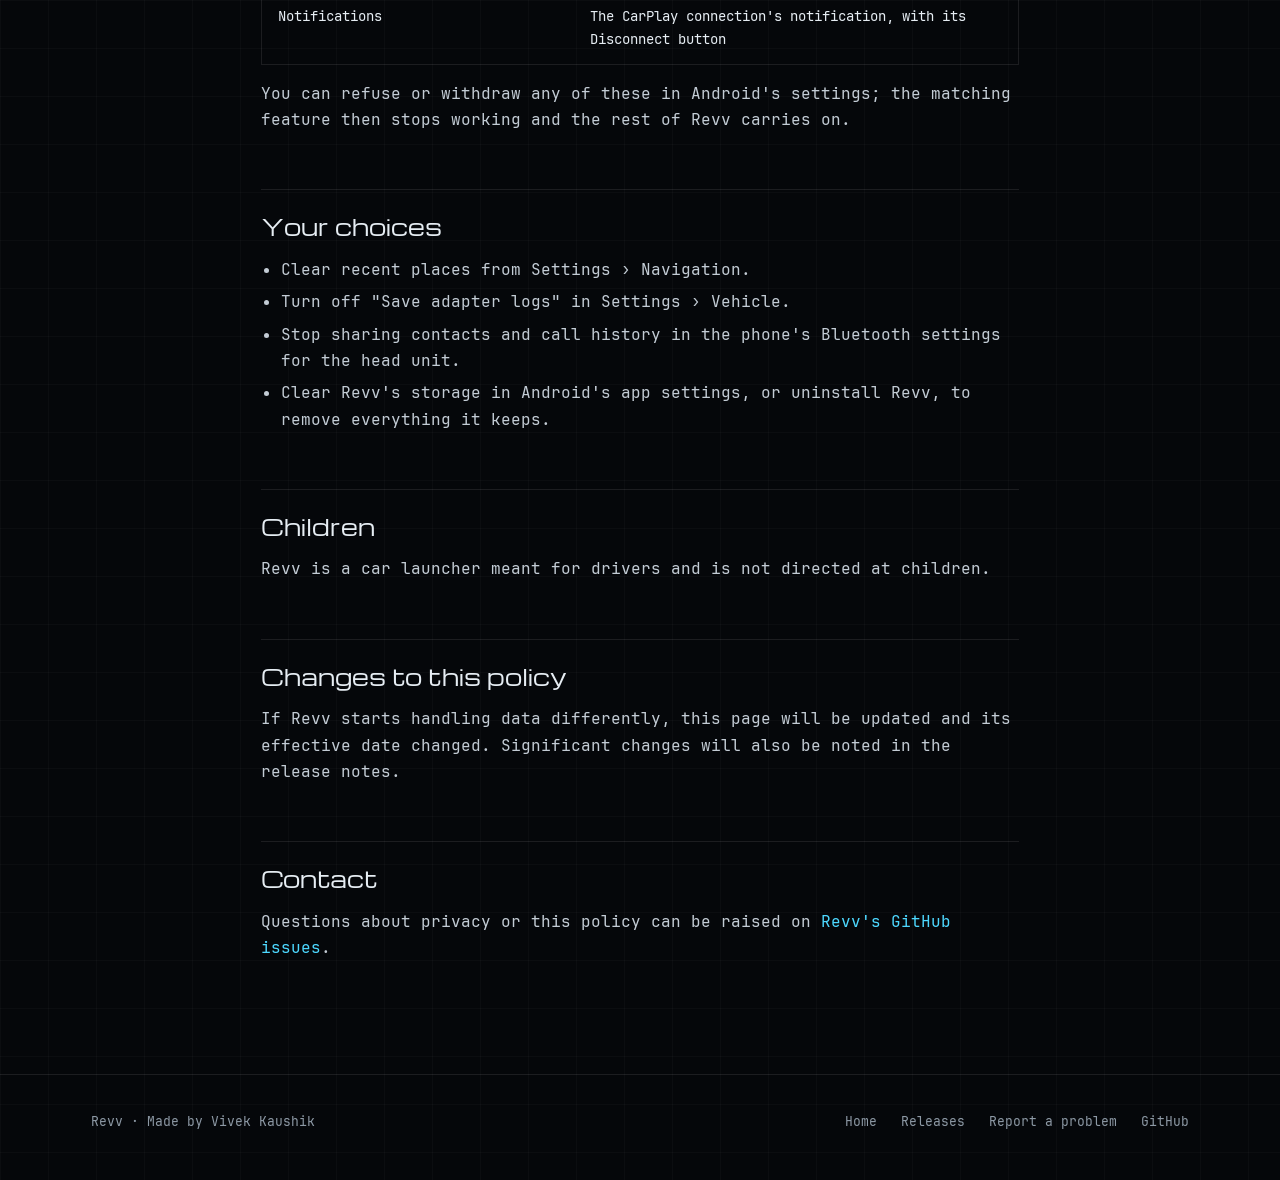
==== commit 7e8160e0: "Build CarPlay into Revv instead of the RevvCarPlay companion The CarPlay stack from RevvCarPlay (DiP" ====
--- a/site/privacy.html
+++ b/site/privacy.html
@@ -28,7 +28,7 @@
     <div class="wrap">
       <p class="caption">Revv for Android</p>
       <h1>Privacy policy</h1>
-      <p class="effective">Effective 2 October 2026</p>
+      <p class="effective">Effective 9 October 2026</p>
 
       <div class="summary">
         <strong>In short</strong>
@@ -63,7 +63,12 @@
       <p>If you allow media access (Android's notification access), Revv sees what your music or media app is playing so it can show it and control playback. It does not read, keep or send other notifications.</p>
 
       <h3>Screen brightness and system settings</h3>
-      <p>If you allow it, Revv changes the screen's brightness and adaptive-brightness setting from its Display settings and for night dimming.</p>
+      <p>If you allow it, Revv changes the screen's brightness and adaptive-brightness setting from its Display settings and for night dimming. With the car-hotspot link for wireless CarPlay, the same permission lets Revv turn the head unit's Wi-Fi hotspot on.</p>
+
+      <h3>CarPlay</h3>
+      <p>CarPlay is a direct link between the head unit and your iPhone, over USB or the head unit's own Wi-Fi (a Wi-Fi Direct group, or the car's hotspot). The iPhone sends its screen and sound; Revv sends back your touches, the microphone while you use Siri or take a call through CarPlay, and, if you turn <strong>Location to iPhone</strong> on, the head unit's position for the iPhone's maps. Over USB, Android's VPN interface carries the iPhone's link on the head unit itself; no traffic goes to the internet through it.</p>
+      <p>CarPlay needs an Apple accessory identity (a private key and its certificate) that you import yourself. Revv keeps it, and the pairing records the iPhone and head unit agree on, in its private storage on the head unit, out of Android's backups, and never sends them anywhere. CarPlay's route guidance (the destination's name and the next turn) is used to show the turn on Revv's map and, if you ask, to route Revv's own map there with the place search described below.</p>
+      <p>If you save a <strong>diagnostic report</strong> from Settings › CarPlay, it is written to the head unit's Downloads folder for you to read or share; Revv does not send it.</p>
 
       <h2>What leaves the head unit</h2>
       <p>Revv sends nothing to its developer. To show maps, it uses these public services over the internet, which, like any website, also see the head unit's IP address:</p>
@@ -80,7 +85,7 @@
         </table>
       </div>
       <p>These services are run by others under their own privacy policies. Revv does not send them your name, phone contacts, call history, vehicle data or camera picture.</p>
-      <p>Bluetooth and Wi-Fi connections to your phone and OBD-II adapter are direct, local links; they do not go through the internet.</p>
+      <p>Bluetooth and Wi-Fi connections to your phone and OBD-II adapter, and CarPlay's USB or Wi-Fi link to your iPhone, are direct, local links; they do not go through the internet.</p>
 
       <h2>What is kept on the head unit</h2>
       <ul>
@@ -90,6 +95,8 @@
         <li>Learnt gear ratios and adapter protocols</li>
         <li>An approximate position for sunset times, rounded to about 10 km</li>
         <li>Adapter logs for up to 14 days, if "Save adapter logs" is on</li>
+        <li>Your CarPlay identity, the iPhone pairing records, and CarPlay's settings, including the car hotspot's name and password if you save them</li>
+        <li>A CarPlay diagnostic report in Downloads, only when you save one</li>
       </ul>
       <p>All of it stays in Revv's own storage on the head unit. If the head unit's Android backup is turned on, Android may include Revv's settings and recent places in that backup, under the terms of the backup service you use.</p>
 
@@ -104,6 +111,10 @@
             <tr><td data-label="Permission">Internet and network state</td><td data-label="Why Revv asks">Map tiles, routes and place search; Wi-Fi OBD-II adapters</td></tr>
             <tr><td data-label="Permission">Modify system settings</td><td data-label="Why Revv asks">Screen brightness and night dimming</td></tr>
             <tr><td data-label="Permission">Notification access</td><td data-label="Why Revv asks">What is playing in your media app</td></tr>
+            <tr><td data-label="Permission">Microphone</td><td data-label="Why Revv asks">Siri and calls through CarPlay</td></tr>
+            <tr><td data-label="Permission">Nearby Wi-Fi devices, Wi-Fi control</td><td data-label="Why Revv asks">Wireless CarPlay: the head unit's Wi-Fi Direct group or hotspot the iPhone joins</td></tr>
+            <tr><td data-label="Permission">VPN</td><td data-label="Why Revv asks">USB CarPlay: Android's VPN interface carries the iPhone's link on the head unit; nothing goes to the internet through it</td></tr>
+            <tr><td data-label="Permission">Notifications</td><td data-label="Why Revv asks">The CarPlay connection's notification, with its Disconnect button</td></tr>
           </tbody>
         </table>
       </div>
--- a/site/assets/style.css
+++ b/site/assets/style.css
@@ -94,9 +94,9 @@
 .site-nav a { color: var(--muted); }
 .site-nav a:hover { color: var(--text); text-decoration: none; }
 @media (max-width: 640px) { .site-nav .hide-small { display: none; } }
-/* On a phone the hero's own download button is right below, so the header keeps just the links. */
+/* On a phone the hero's own badge is right below, so the header keeps just the links. */
 @media (max-width: 420px) {
-  .site-nav .button { display: none; }
+  .site-nav .store-badge { display: none; }
   .brand span { font-size: 17px; }
 }
 
@@ -123,11 +123,21 @@
 .button.small { min-height: 40px; padding: 0 16px; font-size: 12px; }
 .button svg { width: 18px; height: 18px; }
 
+/*
+ * Google's own "Get it on Google Play" badge, unaltered: at least 28 px high (40 in the header,
+ * 52 beside the buttons, matching their height), with clear space of a quarter of its height,
+ * which the gaps around it give.
+ */
+.store-badge { display: inline-flex; flex: none; }
+.store-badge img { display: block; height: 52px; width: auto; }
+.store-badge.small img { height: 40px; }
+
 /* Hero */
 
 .hero { padding: clamp(48px, 9vw, 110px) 0 clamp(40px, 6vw, 72px); }
 .hero .lede { max-width: 640px; margin: 24px 0 0; color: var(--muted); font-size: clamp(16px, 1.6vw, 18px); }
-.hero .actions { display: flex; flex-wrap: wrap; gap: 12px; margin-top: 36px; }
+.actions { display: flex; flex-wrap: wrap; align-items: center; gap: 14px; }
+.hero .actions { margin-top: 36px; }
 .hero .meta { margin-top: 18px; font-size: 13px; color: var(--muted); }
 
 /* The HMI, drawn in HTML: a scaled-down home screen with demo figures. */
@@ -228,11 +238,26 @@
 .feature ul { margin: 14px 0 0; padding: 0; list-style: none; font-size: 14px; color: var(--muted); }
 .feature li { padding: 6px 0 6px 18px; position: relative; border-top: 1px solid var(--line); }
 .feature li::before { content: ""; position: absolute; left: 0; top: 15px; width: 6px; height: 6px; background: var(--cyan); }
+/* A card across the whole grid, its list beside the text, so an odd card never leaves a hole. */
+.feature.wide { grid-column: 1 / -1; }
+@media (min-width: 900px) {
+  .feature.wide { display: grid; grid-template-columns: minmax(0, 1fr) minmax(0, 1fr); gap: 48px; align-items: start; }
+  .feature.wide ul { margin-top: 0; }
+}
+.tag { display: inline-block; margin-left: 10px; padding: 2px 8px; border: 1px solid rgba(255, 176, 0, 0.6); color: var(--amber); font-family: var(--mono); font-size: 11px; letter-spacing: 0.14em; text-transform: uppercase; vertical-align: middle; }
 
 .facts { display: grid; grid-template-columns: repeat(auto-fit, minmax(min(100%, 240px), 1fr)); gap: 16px; }
 .fact { border: 1px solid var(--line); padding: 24px; }
 .fact .value { font-family: var(--display); font-size: 22px; margin-top: 10px; }
 .fact p { margin: 8px 0 0; color: var(--muted); font-size: 14px; }
+
+.companion { border: 1px solid var(--line-strong); padding: clamp(28px, 5vw, 56px); display: flex; flex-wrap: wrap; align-items: center; justify-content: space-between; gap: 28px 48px; }
+.companion > div:first-child { flex: 1 1 520px; }
+.companion h2 { margin-top: 10px; }
+.companion p:not(.caption) { margin: 14px 0 0; color: var(--muted); max-width: 640px; }
+.companion ul { margin: 16px 0 0; padding: 0; list-style: none; font-size: 14px; color: var(--muted); max-width: 640px; }
+.companion li { padding: 6px 0 6px 18px; position: relative; }
+.companion li::before { content: ""; position: absolute; left: 0; top: 15px; width: 6px; height: 6px; background: var(--cyan); }
 
 .cta { text-align: left; }
 .cta .panel { border: 1px solid var(--cyan); background: var(--cyan-wash); padding: clamp(28px, 5vw, 56px); display: flex; flex-wrap: wrap; align-items: center; justify-content: space-between; gap: 24px; }
@@ -245,6 +270,7 @@
 .site-footer nav { display: flex; flex-wrap: wrap; gap: 12px 24px; }
 .site-footer a { color: var(--muted); }
 .site-footer a:hover { color: var(--text); }
+.site-footer .legal { flex-basis: 100%; margin: 0; font-size: 12px; color: var(--faint); }
 
 /* Privacy policy */
 
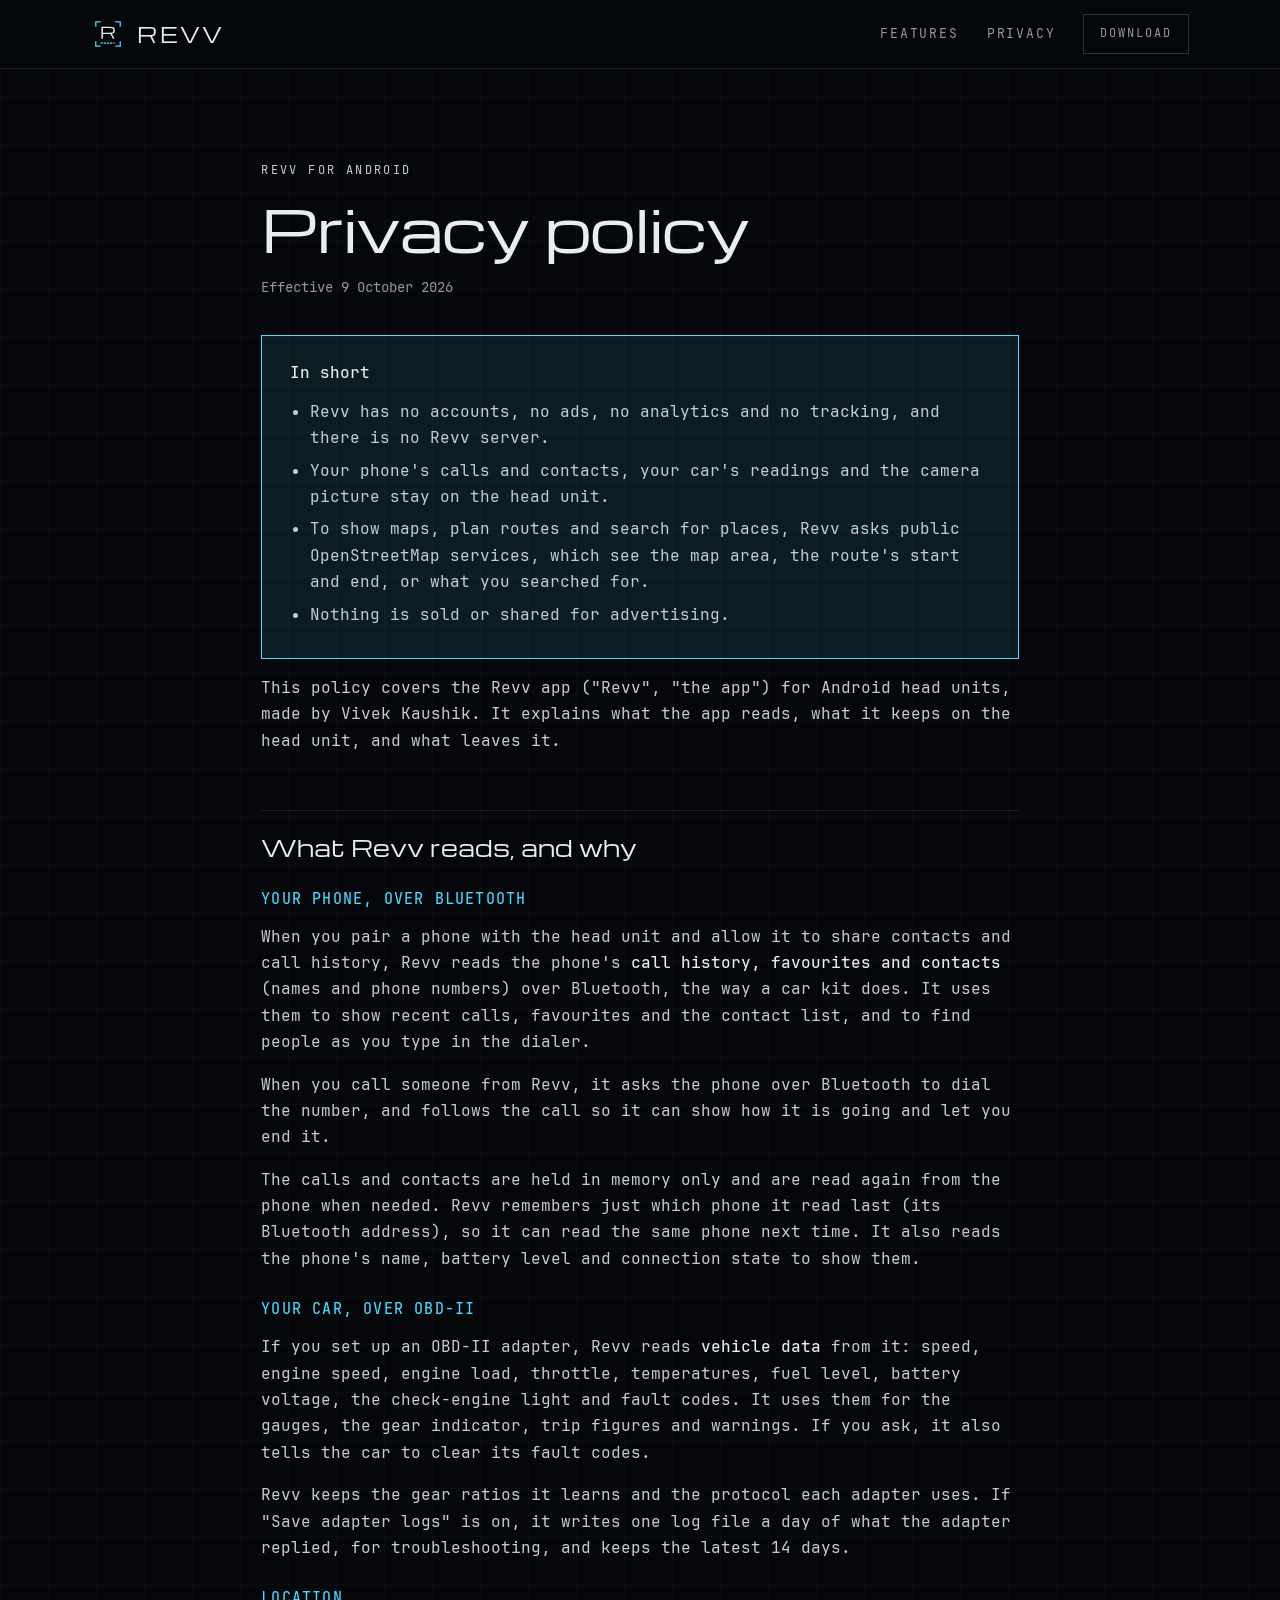
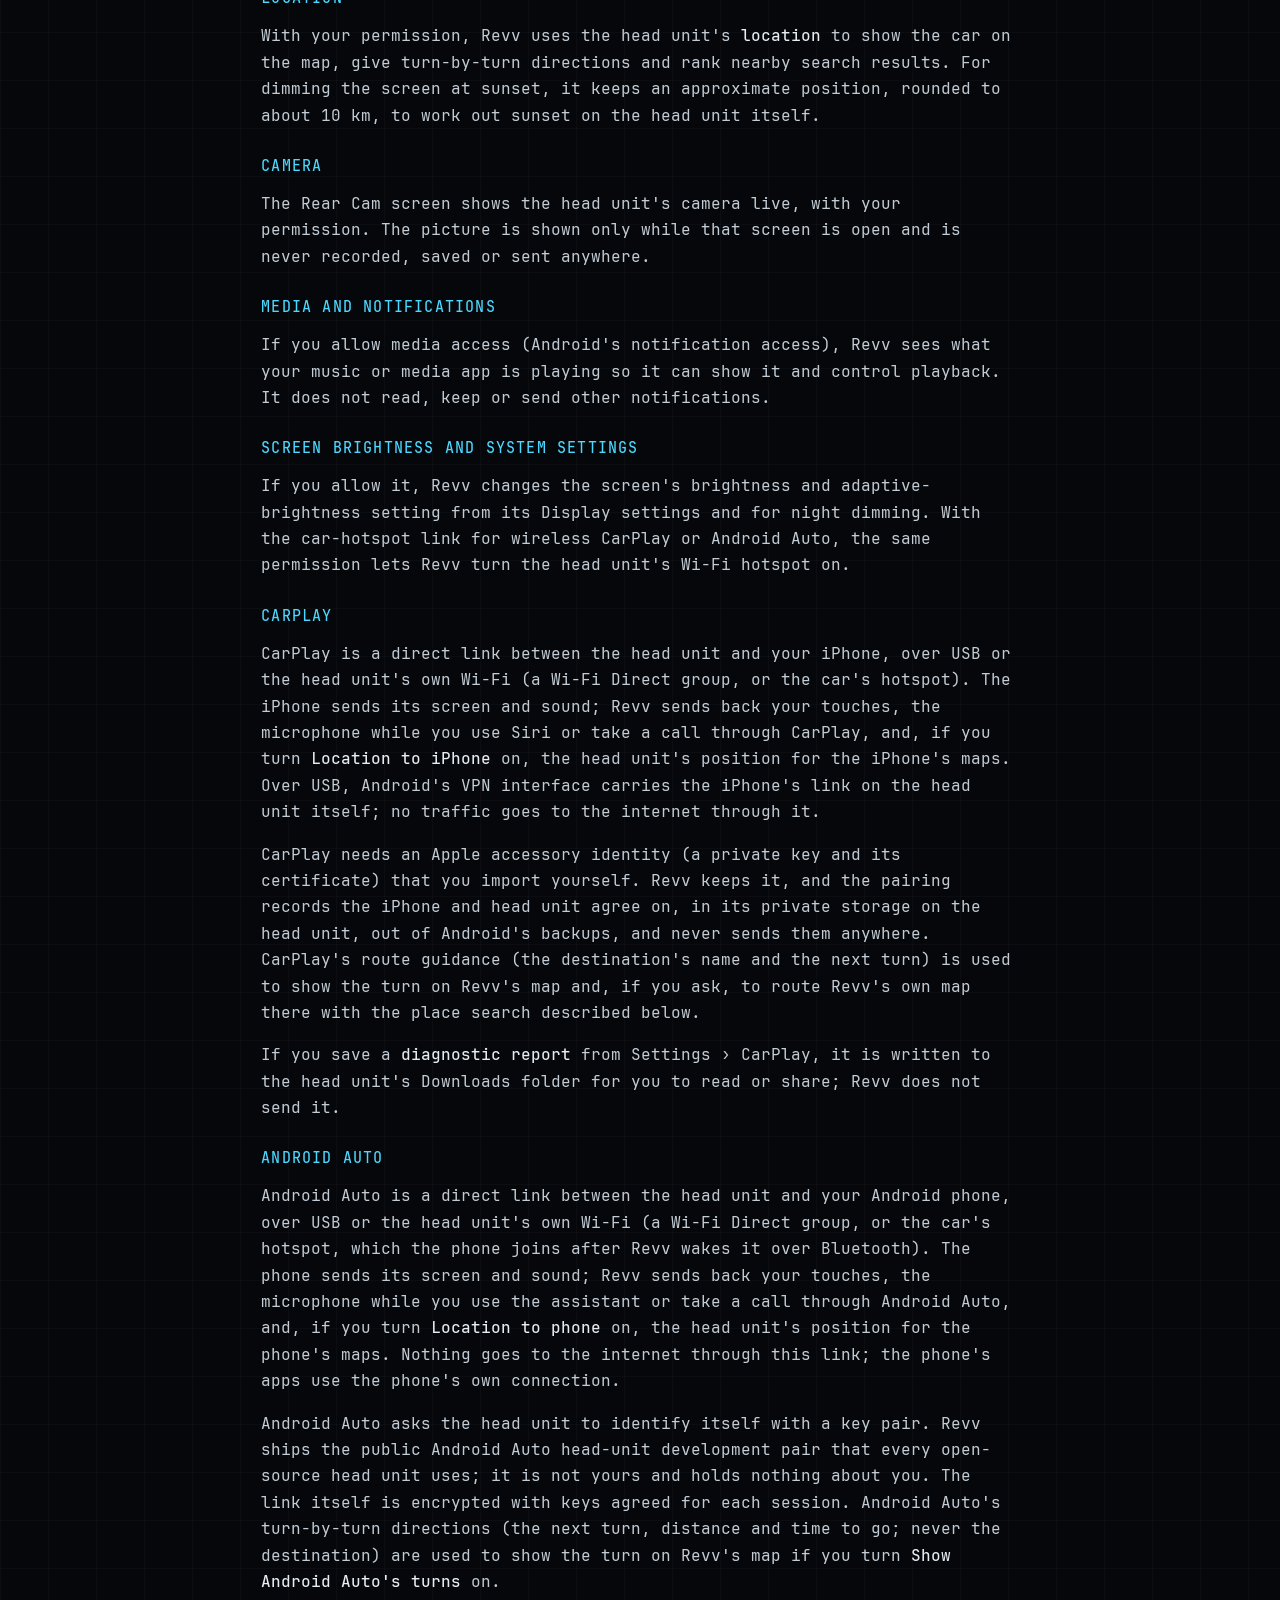
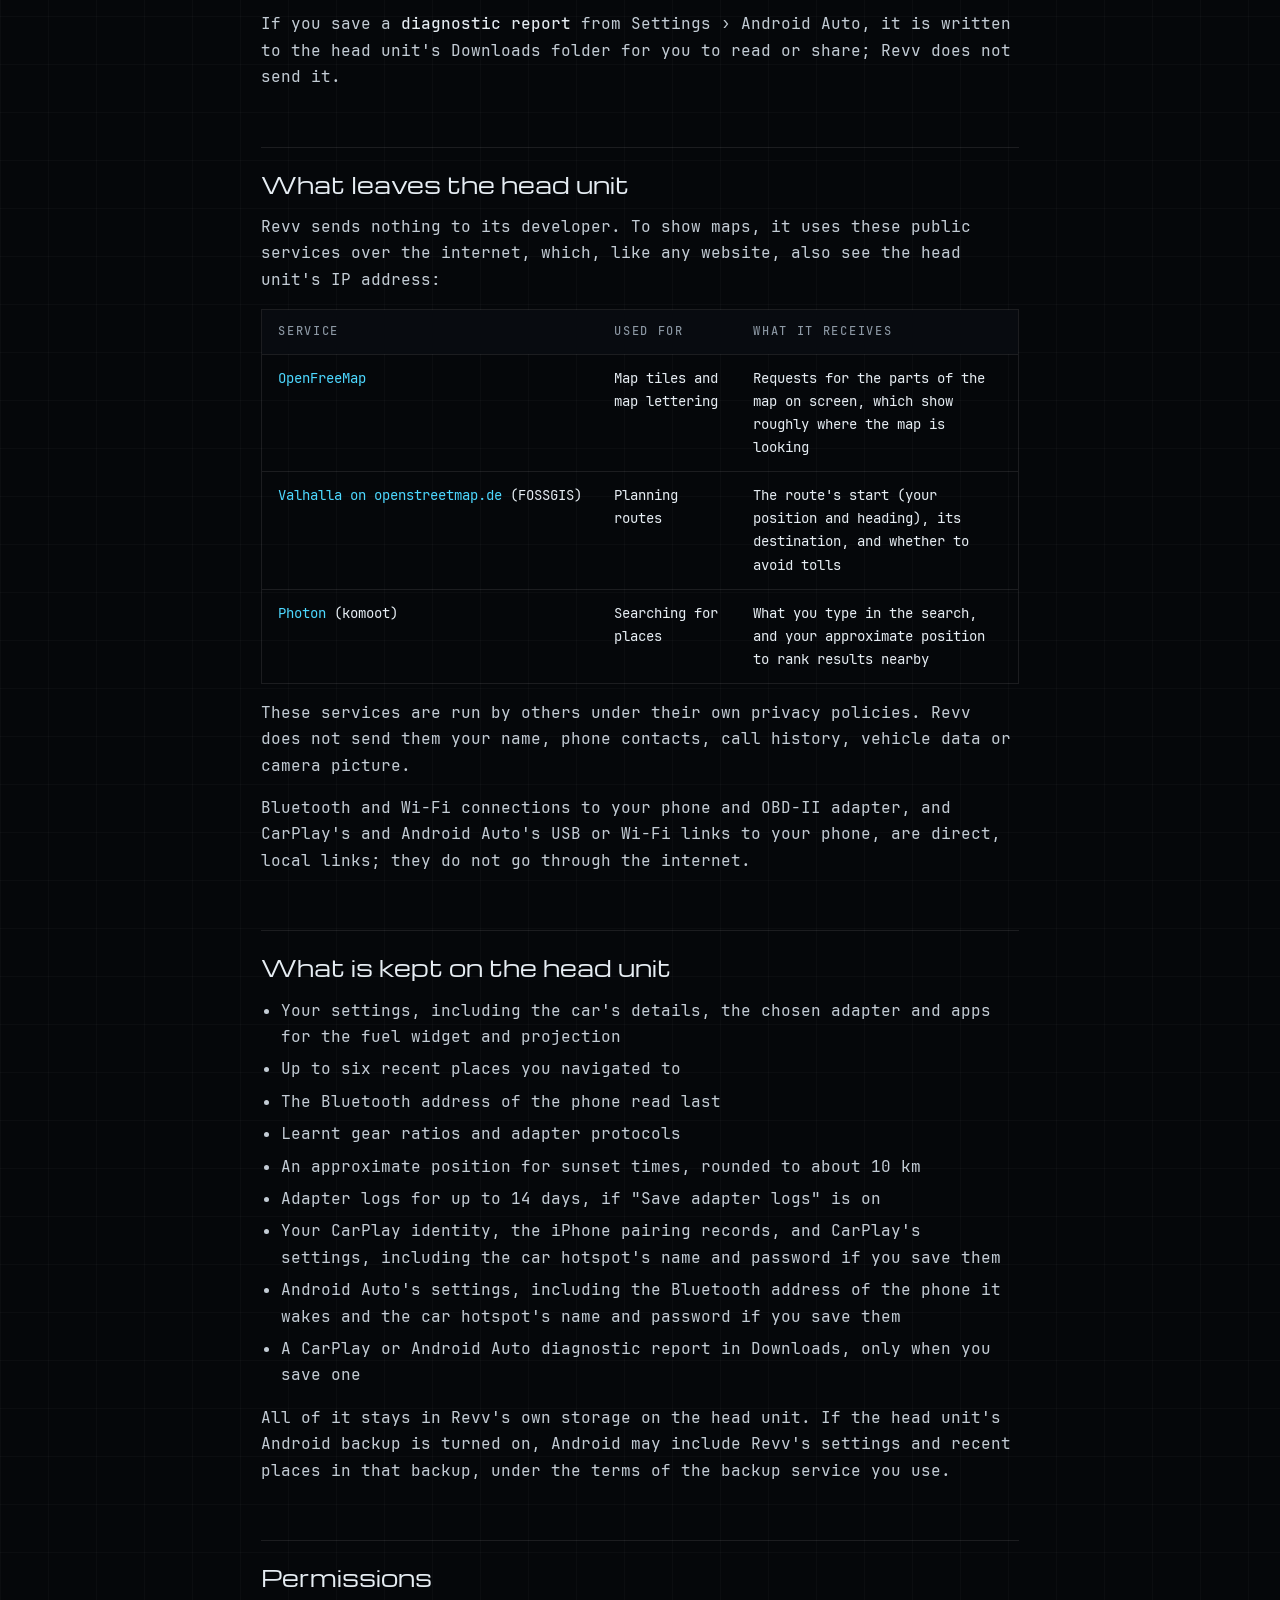
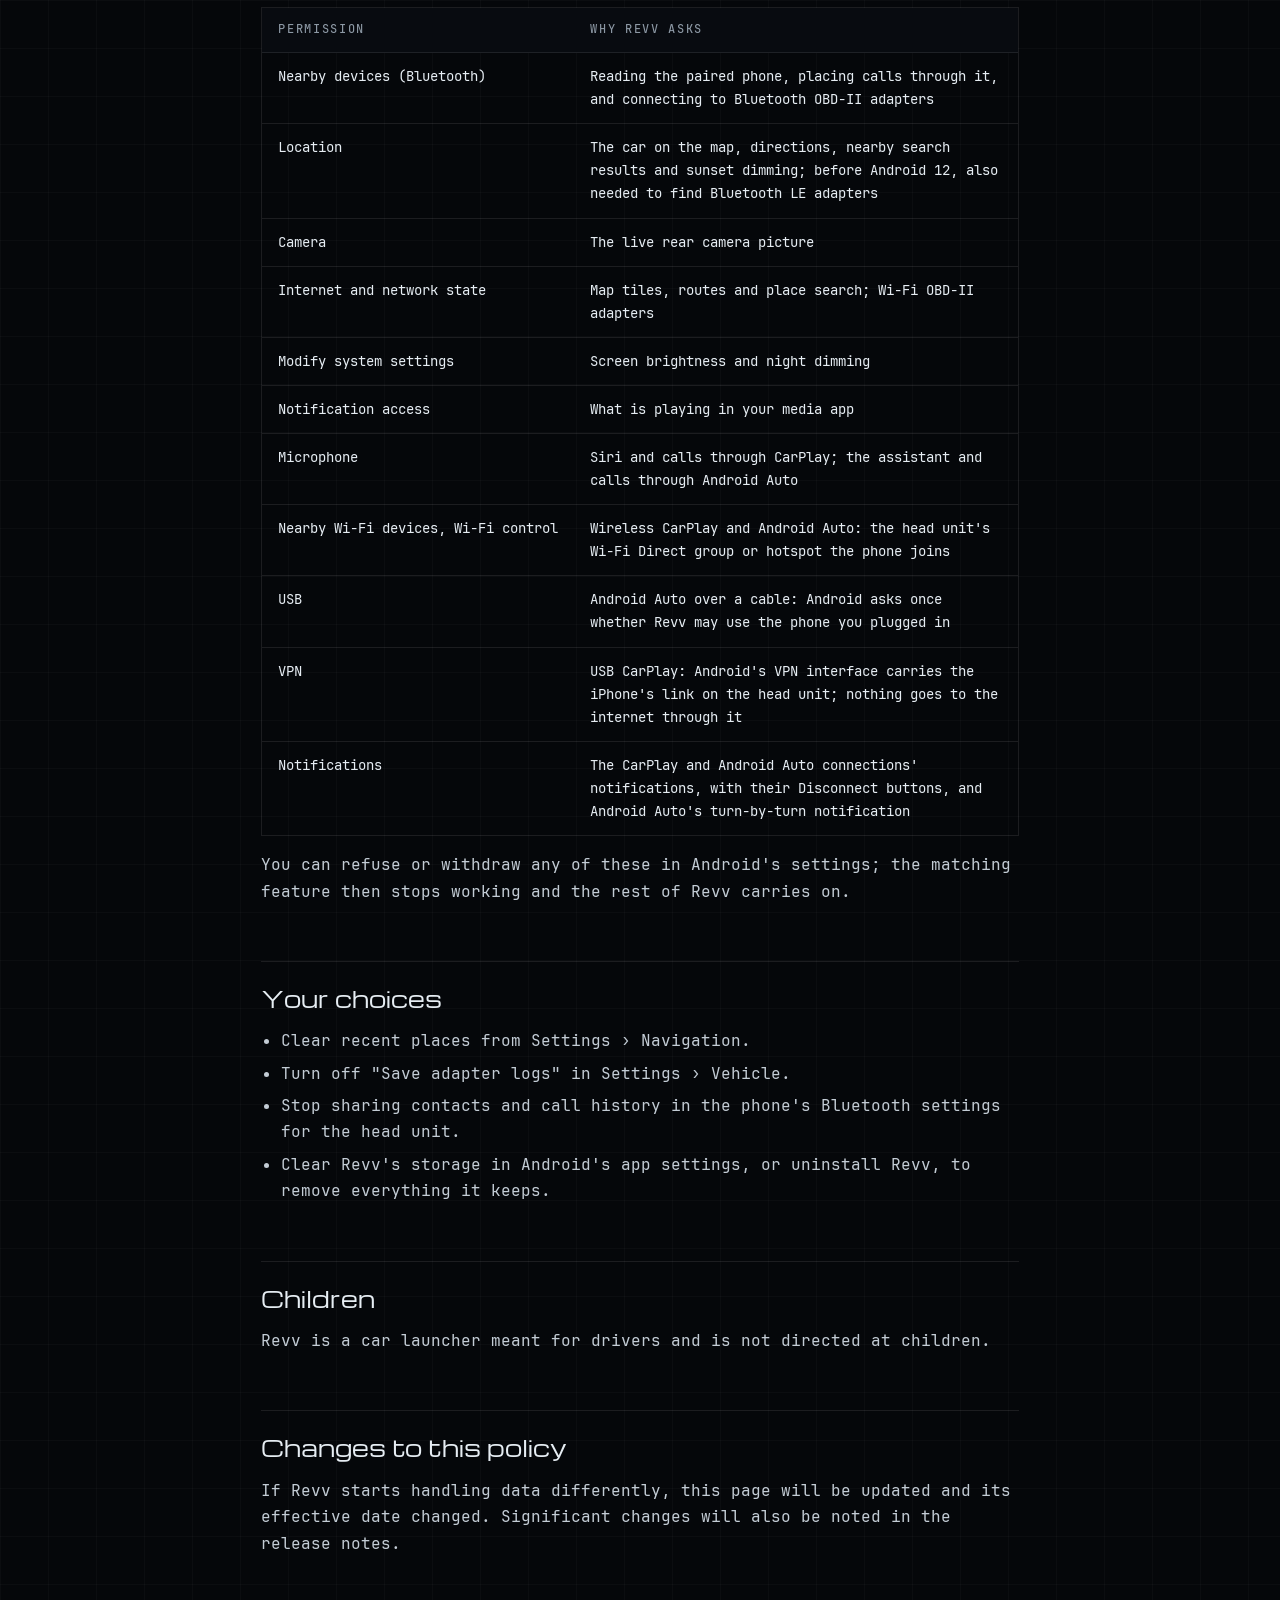
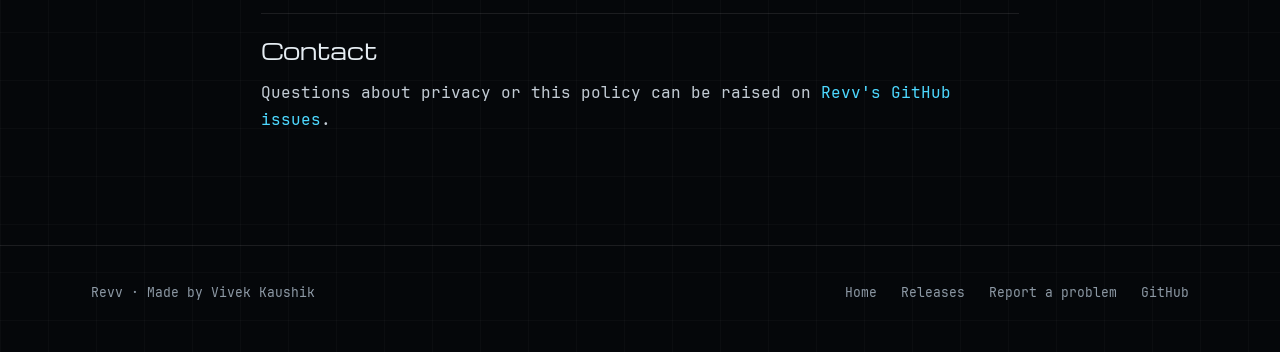
==== commit d072a197: "Build Android Auto into Revv beside CarPlay Android Auto runs in the Auto screen's panel or over the" ====
--- a/site/privacy.html
+++ b/site/privacy.html
@@ -63,12 +63,17 @@
       <p>If you allow media access (Android's notification access), Revv sees what your music or media app is playing so it can show it and control playback. It does not read, keep or send other notifications.</p>
 
       <h3>Screen brightness and system settings</h3>
-      <p>If you allow it, Revv changes the screen's brightness and adaptive-brightness setting from its Display settings and for night dimming. With the car-hotspot link for wireless CarPlay, the same permission lets Revv turn the head unit's Wi-Fi hotspot on.</p>
+      <p>If you allow it, Revv changes the screen's brightness and adaptive-brightness setting from its Display settings and for night dimming. With the car-hotspot link for wireless CarPlay or Android Auto, the same permission lets Revv turn the head unit's Wi-Fi hotspot on.</p>
 
       <h3>CarPlay</h3>
       <p>CarPlay is a direct link between the head unit and your iPhone, over USB or the head unit's own Wi-Fi (a Wi-Fi Direct group, or the car's hotspot). The iPhone sends its screen and sound; Revv sends back your touches, the microphone while you use Siri or take a call through CarPlay, and, if you turn <strong>Location to iPhone</strong> on, the head unit's position for the iPhone's maps. Over USB, Android's VPN interface carries the iPhone's link on the head unit itself; no traffic goes to the internet through it.</p>
       <p>CarPlay needs an Apple accessory identity (a private key and its certificate) that you import yourself. Revv keeps it, and the pairing records the iPhone and head unit agree on, in its private storage on the head unit, out of Android's backups, and never sends them anywhere. CarPlay's route guidance (the destination's name and the next turn) is used to show the turn on Revv's map and, if you ask, to route Revv's own map there with the place search described below.</p>
       <p>If you save a <strong>diagnostic report</strong> from Settings › CarPlay, it is written to the head unit's Downloads folder for you to read or share; Revv does not send it.</p>
+
+      <h3>Android Auto</h3>
+      <p>Android Auto is a direct link between the head unit and your Android phone, over USB or the head unit's own Wi-Fi (a Wi-Fi Direct group, or the car's hotspot, which the phone joins after Revv wakes it over Bluetooth). The phone sends its screen and sound; Revv sends back your touches, the microphone while you use the assistant or take a call through Android Auto, and, if you turn <strong>Location to phone</strong> on, the head unit's position for the phone's maps. Nothing goes to the internet through this link; the phone's apps use the phone's own connection.</p>
+      <p>Android Auto asks the head unit to identify itself with a key pair. Revv ships the public Android Auto head-unit development pair that every open-source head unit uses; it is not yours and holds nothing about you. The link itself is encrypted with keys agreed for each session. Android Auto's turn-by-turn directions (the next turn, distance and time to go; never the destination) are used to show the turn on Revv's map if you turn <strong>Show Android Auto's turns</strong> on.</p>
+      <p>If you save a <strong>diagnostic report</strong> from Settings › Android Auto, it is written to the head unit's Downloads folder for you to read or share; Revv does not send it.</p>
 
       <h2>What leaves the head unit</h2>
       <p>Revv sends nothing to its developer. To show maps, it uses these public services over the internet, which, like any website, also see the head unit's IP address:</p>
@@ -85,7 +90,7 @@
         </table>
       </div>
       <p>These services are run by others under their own privacy policies. Revv does not send them your name, phone contacts, call history, vehicle data or camera picture.</p>
-      <p>Bluetooth and Wi-Fi connections to your phone and OBD-II adapter, and CarPlay's USB or Wi-Fi link to your iPhone, are direct, local links; they do not go through the internet.</p>
+      <p>Bluetooth and Wi-Fi connections to your phone and OBD-II adapter, and CarPlay's and Android Auto's USB or Wi-Fi links to your phone, are direct, local links; they do not go through the internet.</p>
 
       <h2>What is kept on the head unit</h2>
       <ul>
@@ -96,7 +101,8 @@
         <li>An approximate position for sunset times, rounded to about 10 km</li>
         <li>Adapter logs for up to 14 days, if "Save adapter logs" is on</li>
         <li>Your CarPlay identity, the iPhone pairing records, and CarPlay's settings, including the car hotspot's name and password if you save them</li>
-        <li>A CarPlay diagnostic report in Downloads, only when you save one</li>
+        <li>Android Auto's settings, including the Bluetooth address of the phone it wakes and the car hotspot's name and password if you save them</li>
+        <li>A CarPlay or Android Auto diagnostic report in Downloads, only when you save one</li>
       </ul>
       <p>All of it stays in Revv's own storage on the head unit. If the head unit's Android backup is turned on, Android may include Revv's settings and recent places in that backup, under the terms of the backup service you use.</p>
 
@@ -111,10 +117,11 @@
             <tr><td data-label="Permission">Internet and network state</td><td data-label="Why Revv asks">Map tiles, routes and place search; Wi-Fi OBD-II adapters</td></tr>
             <tr><td data-label="Permission">Modify system settings</td><td data-label="Why Revv asks">Screen brightness and night dimming</td></tr>
             <tr><td data-label="Permission">Notification access</td><td data-label="Why Revv asks">What is playing in your media app</td></tr>
-            <tr><td data-label="Permission">Microphone</td><td data-label="Why Revv asks">Siri and calls through CarPlay</td></tr>
-            <tr><td data-label="Permission">Nearby Wi-Fi devices, Wi-Fi control</td><td data-label="Why Revv asks">Wireless CarPlay: the head unit's Wi-Fi Direct group or hotspot the iPhone joins</td></tr>
+            <tr><td data-label="Permission">Microphone</td><td data-label="Why Revv asks">Siri and calls through CarPlay; the assistant and calls through Android Auto</td></tr>
+            <tr><td data-label="Permission">Nearby Wi-Fi devices, Wi-Fi control</td><td data-label="Why Revv asks">Wireless CarPlay and Android Auto: the head unit's Wi-Fi Direct group or hotspot the phone joins</td></tr>
+            <tr><td data-label="Permission">USB</td><td data-label="Why Revv asks">Android Auto over a cable: Android asks once whether Revv may use the phone you plugged in</td></tr>
             <tr><td data-label="Permission">VPN</td><td data-label="Why Revv asks">USB CarPlay: Android's VPN interface carries the iPhone's link on the head unit; nothing goes to the internet through it</td></tr>
-            <tr><td data-label="Permission">Notifications</td><td data-label="Why Revv asks">The CarPlay connection's notification, with its Disconnect button</td></tr>
+            <tr><td data-label="Permission">Notifications</td><td data-label="Why Revv asks">The CarPlay and Android Auto connections' notifications, with their Disconnect buttons, and Android Auto's turn-by-turn notification</td></tr>
           </tbody>
         </table>
       </div>
--- a/site/assets/style.css
+++ b/site/assets/style.css
@@ -251,14 +251,6 @@
 .fact .value { font-family: var(--display); font-size: 22px; margin-top: 10px; }
 .fact p { margin: 8px 0 0; color: var(--muted); font-size: 14px; }
 
-.companion { border: 1px solid var(--line-strong); padding: clamp(28px, 5vw, 56px); display: flex; flex-wrap: wrap; align-items: center; justify-content: space-between; gap: 28px 48px; }
-.companion > div:first-child { flex: 1 1 520px; }
-.companion h2 { margin-top: 10px; }
-.companion p:not(.caption) { margin: 14px 0 0; color: var(--muted); max-width: 640px; }
-.companion ul { margin: 16px 0 0; padding: 0; list-style: none; font-size: 14px; color: var(--muted); max-width: 640px; }
-.companion li { padding: 6px 0 6px 18px; position: relative; }
-.companion li::before { content: ""; position: absolute; left: 0; top: 15px; width: 6px; height: 6px; background: var(--cyan); }
-
 .cta { text-align: left; }
 .cta .panel { border: 1px solid var(--cyan); background: var(--cyan-wash); padding: clamp(28px, 5vw, 56px); display: flex; flex-wrap: wrap; align-items: center; justify-content: space-between; gap: 24px; }
 .cta p { margin: 12px 0 0; color: var(--muted); max-width: 560px; }
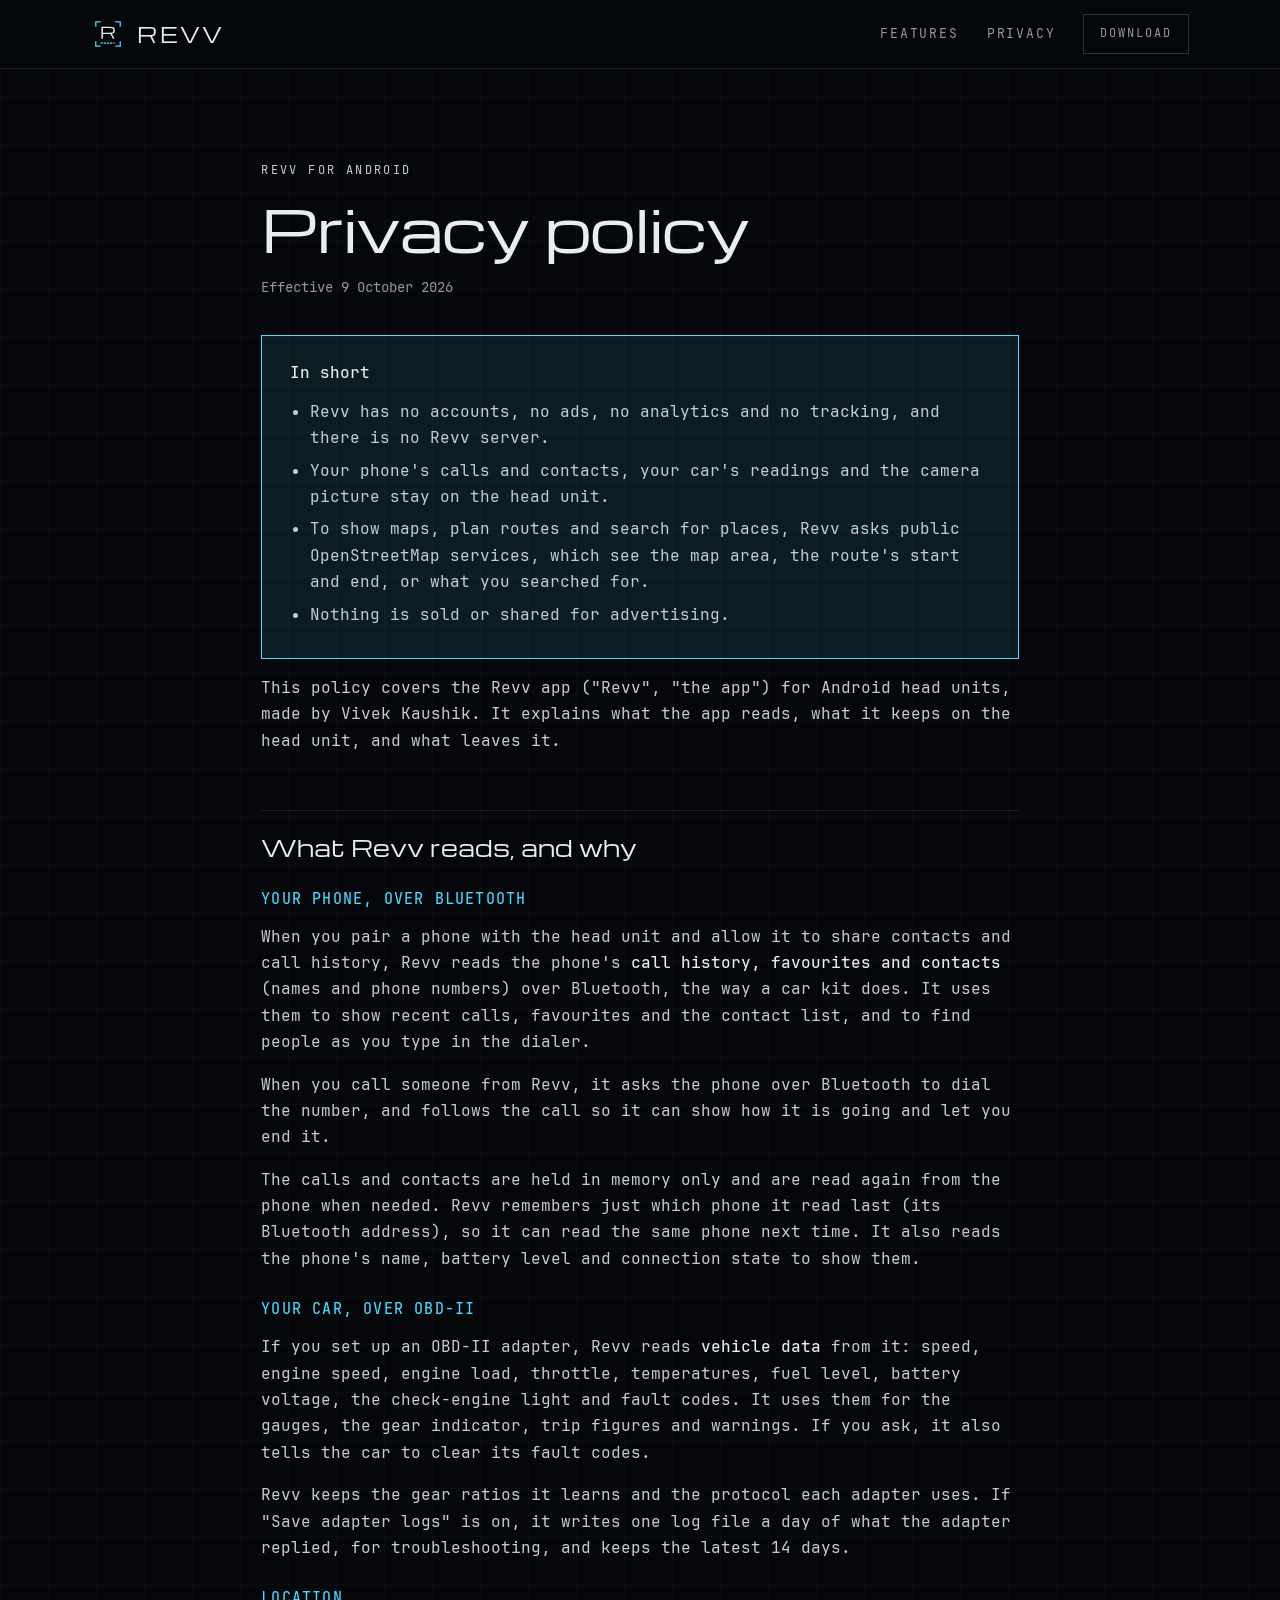
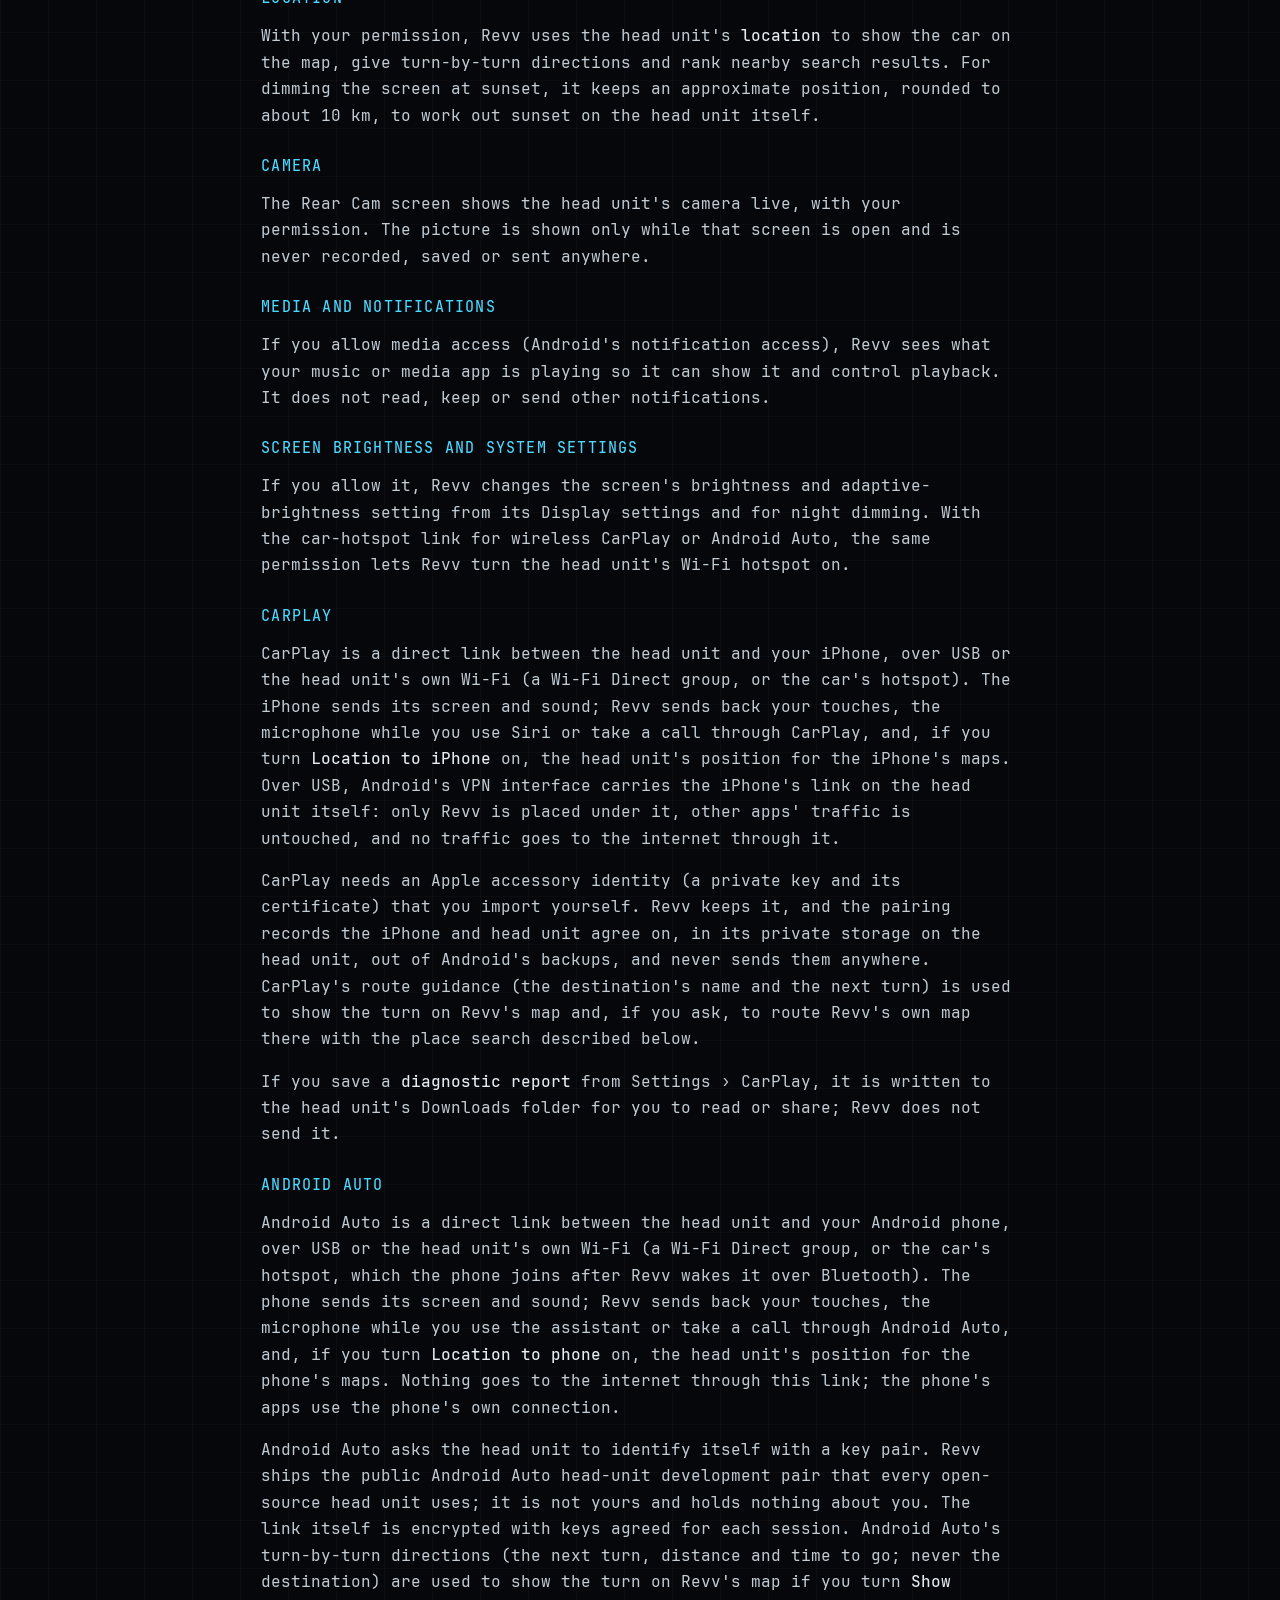
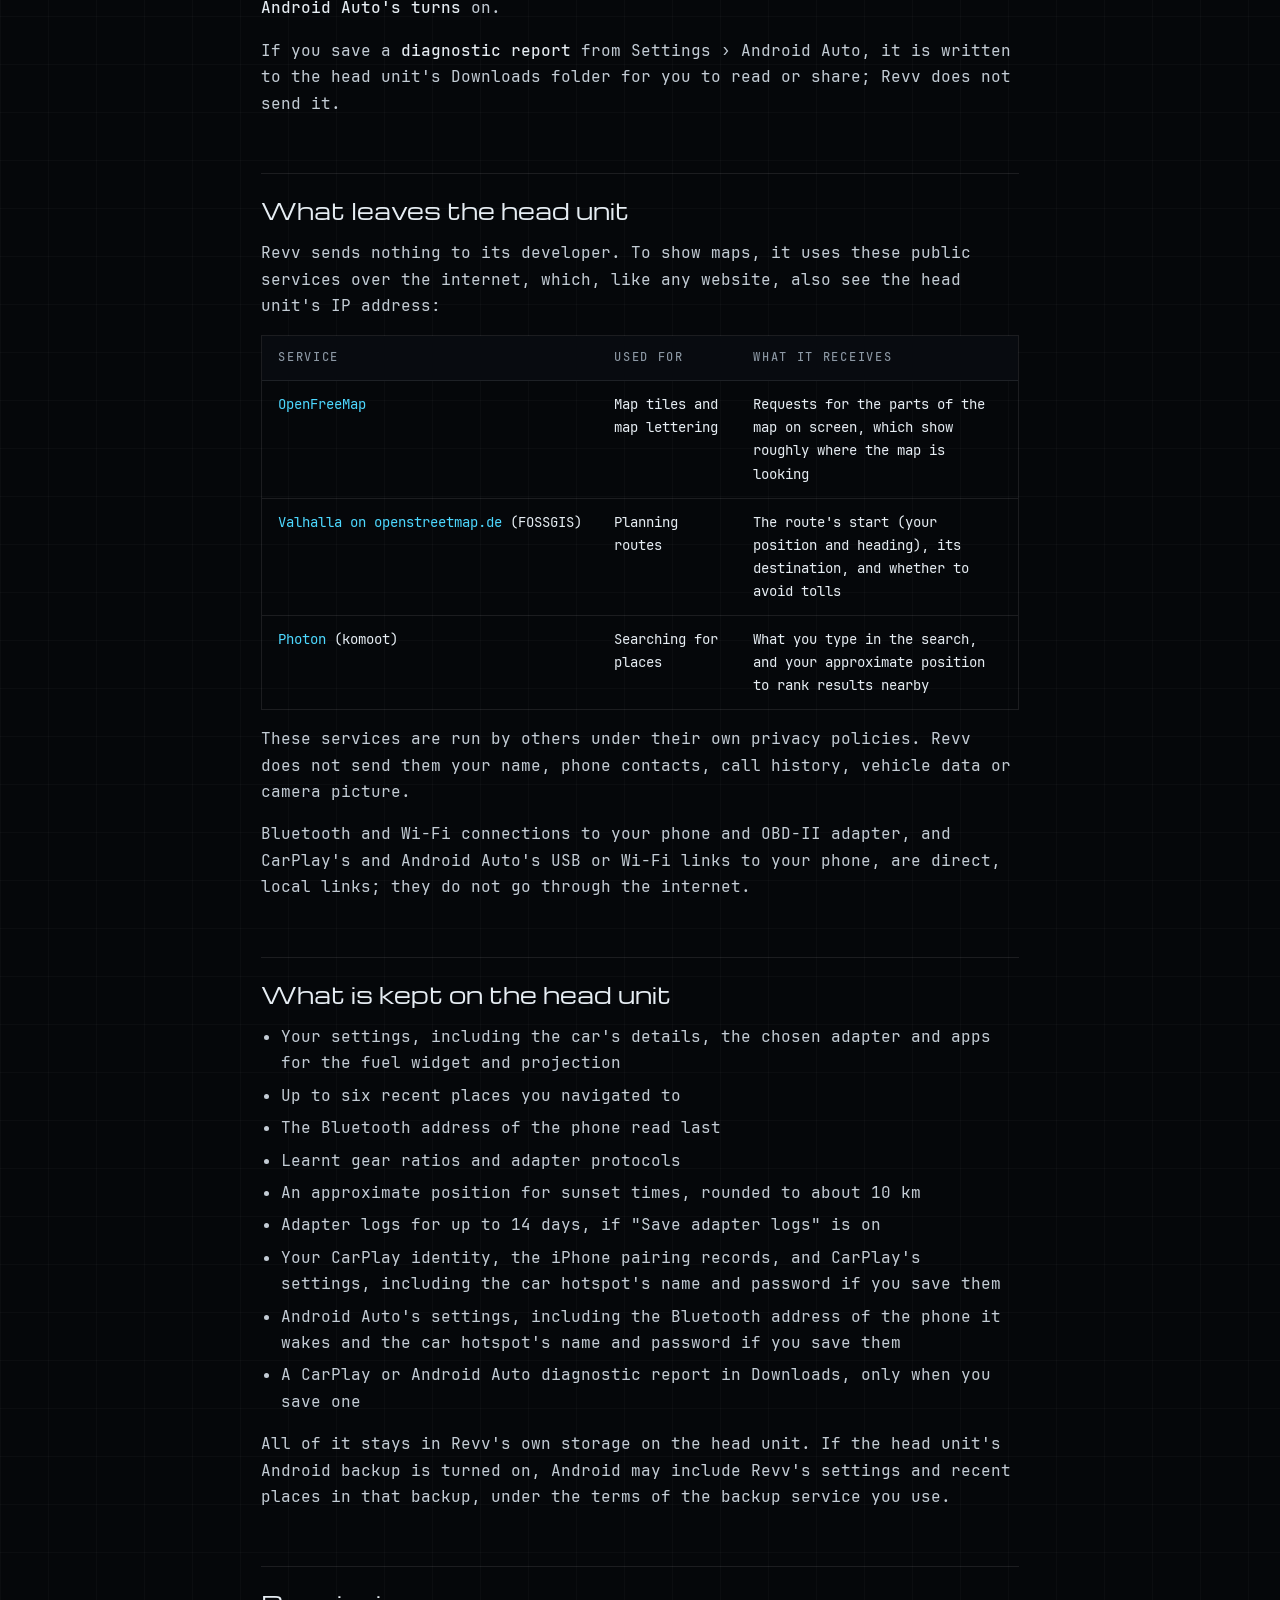
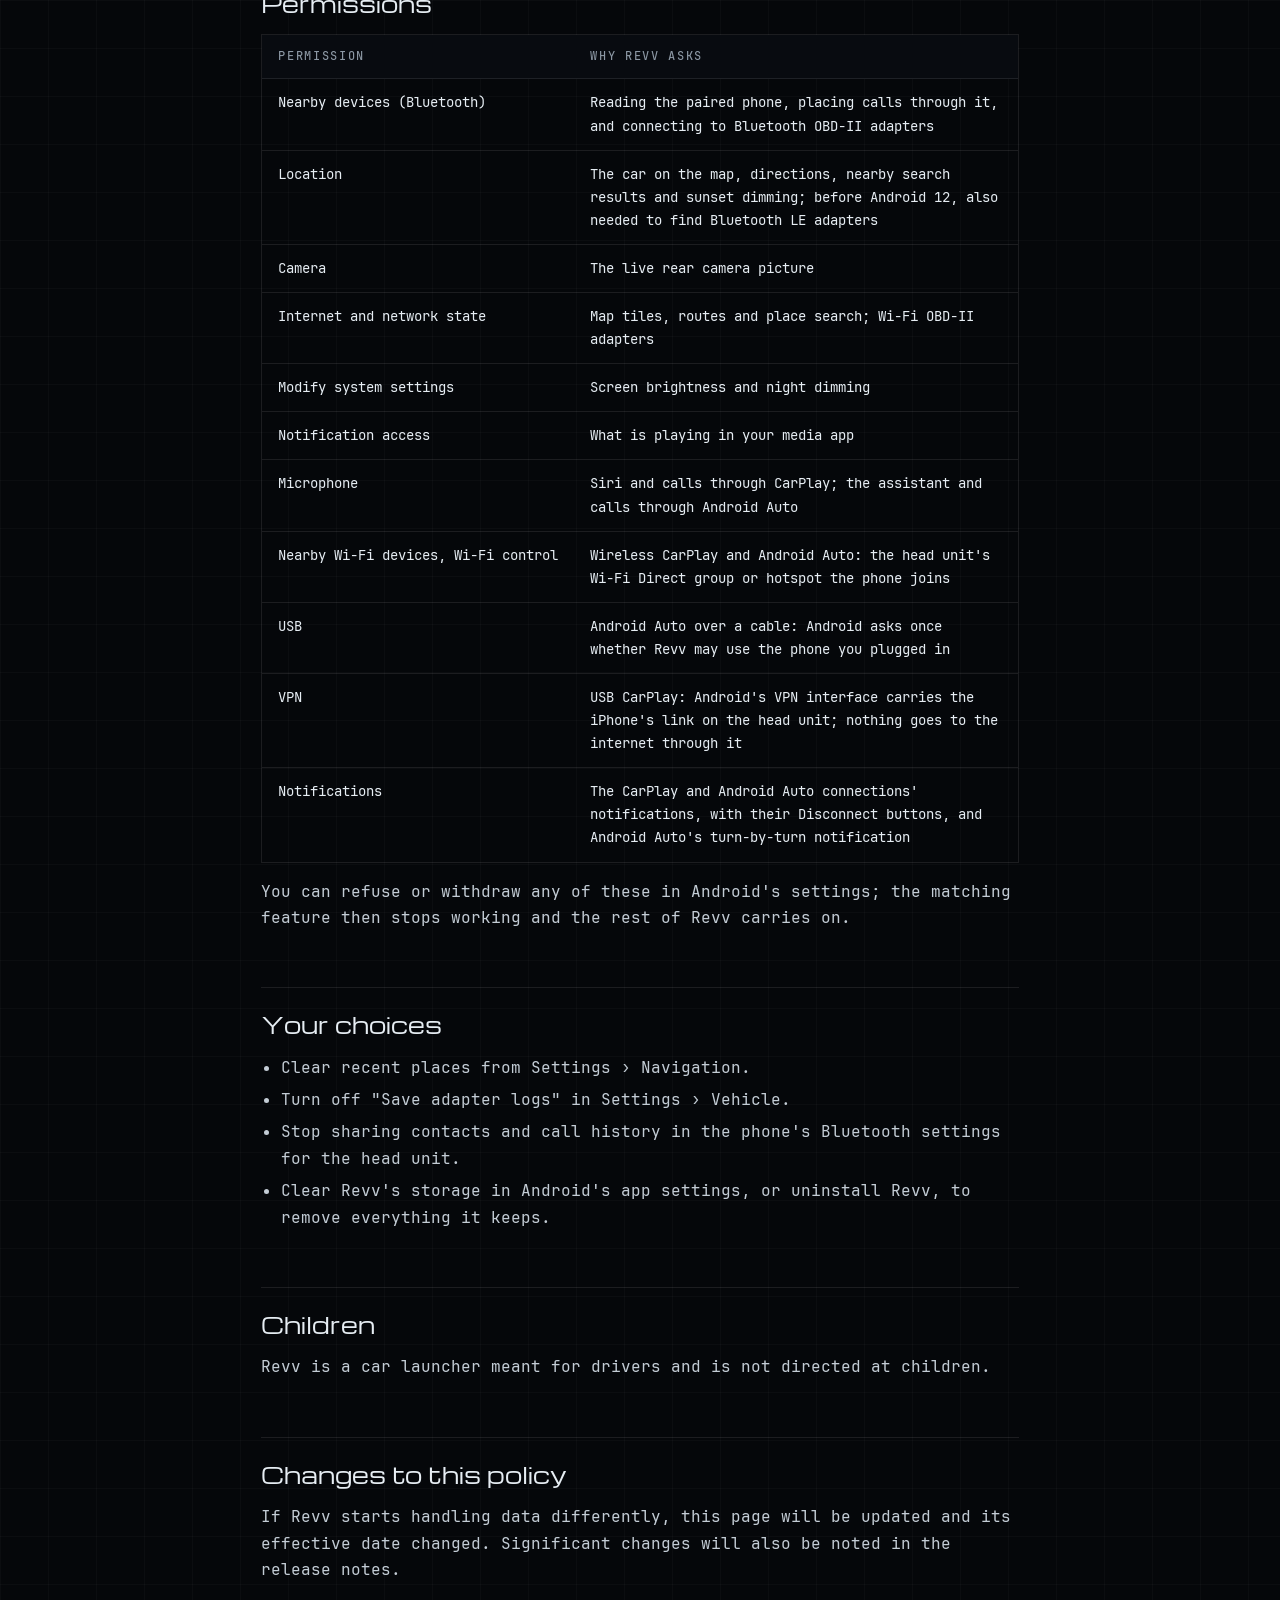
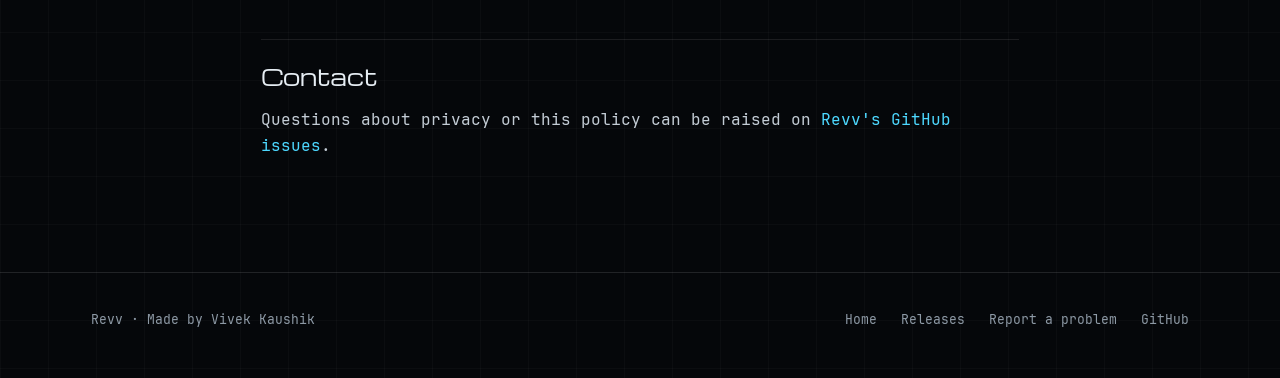
==== commit 75ab998a: "Keep other apps' internet while the USB CarPlay tunnel is up The tunnel carries one thing, Revv's IP" ====
--- a/site/privacy.html
+++ b/site/privacy.html
@@ -66,7 +66,7 @@
       <p>If you allow it, Revv changes the screen's brightness and adaptive-brightness setting from its Display settings and for night dimming. With the car-hotspot link for wireless CarPlay or Android Auto, the same permission lets Revv turn the head unit's Wi-Fi hotspot on.</p>
 
       <h3>CarPlay</h3>
-      <p>CarPlay is a direct link between the head unit and your iPhone, over USB or the head unit's own Wi-Fi (a Wi-Fi Direct group, or the car's hotspot). The iPhone sends its screen and sound; Revv sends back your touches, the microphone while you use Siri or take a call through CarPlay, and, if you turn <strong>Location to iPhone</strong> on, the head unit's position for the iPhone's maps. Over USB, Android's VPN interface carries the iPhone's link on the head unit itself; no traffic goes to the internet through it.</p>
+      <p>CarPlay is a direct link between the head unit and your iPhone, over USB or the head unit's own Wi-Fi (a Wi-Fi Direct group, or the car's hotspot). The iPhone sends its screen and sound; Revv sends back your touches, the microphone while you use Siri or take a call through CarPlay, and, if you turn <strong>Location to iPhone</strong> on, the head unit's position for the iPhone's maps. Over USB, Android's VPN interface carries the iPhone's link on the head unit itself: only Revv is placed under it, other apps' traffic is untouched, and no traffic goes to the internet through it.</p>
       <p>CarPlay needs an Apple accessory identity (a private key and its certificate) that you import yourself. Revv keeps it, and the pairing records the iPhone and head unit agree on, in its private storage on the head unit, out of Android's backups, and never sends them anywhere. CarPlay's route guidance (the destination's name and the next turn) is used to show the turn on Revv's map and, if you ask, to route Revv's own map there with the place search described below.</p>
       <p>If you save a <strong>diagnostic report</strong> from Settings › CarPlay, it is written to the head unit's Downloads folder for you to read or share; Revv does not send it.</p>
 
